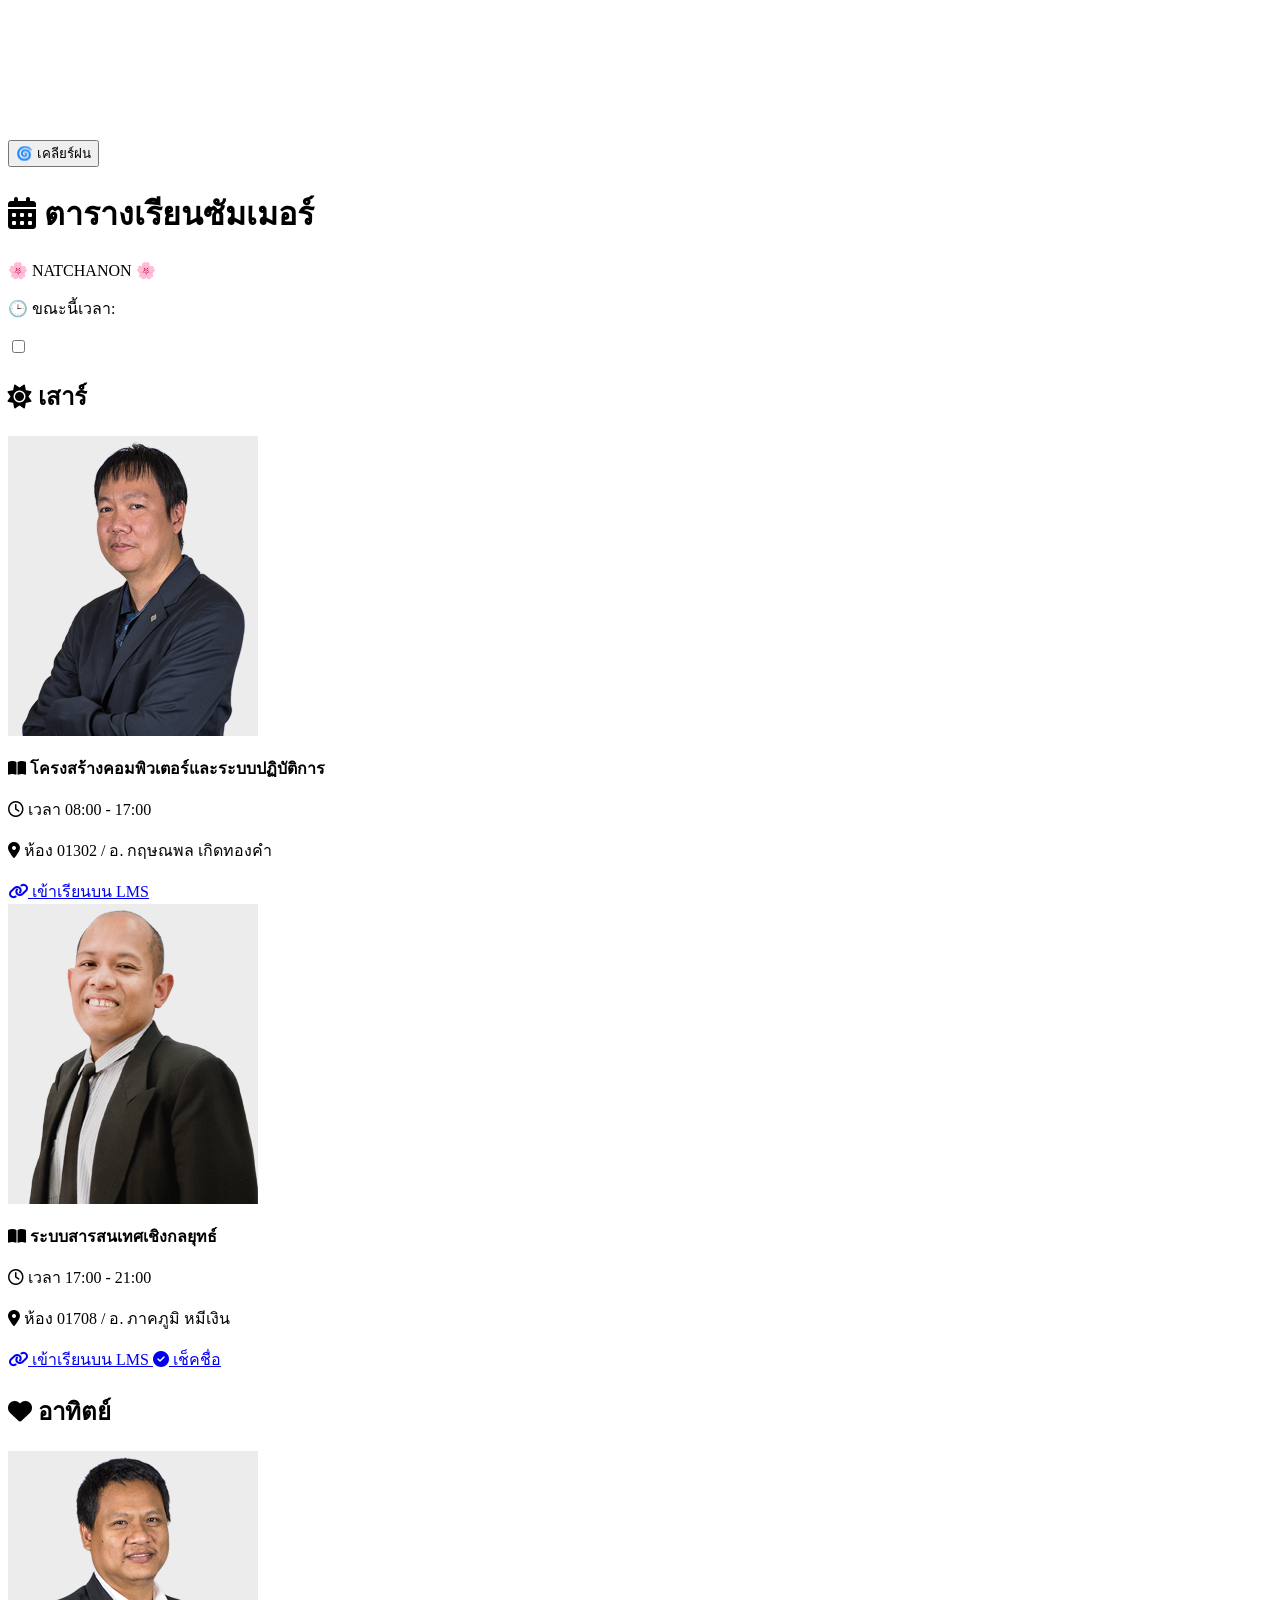
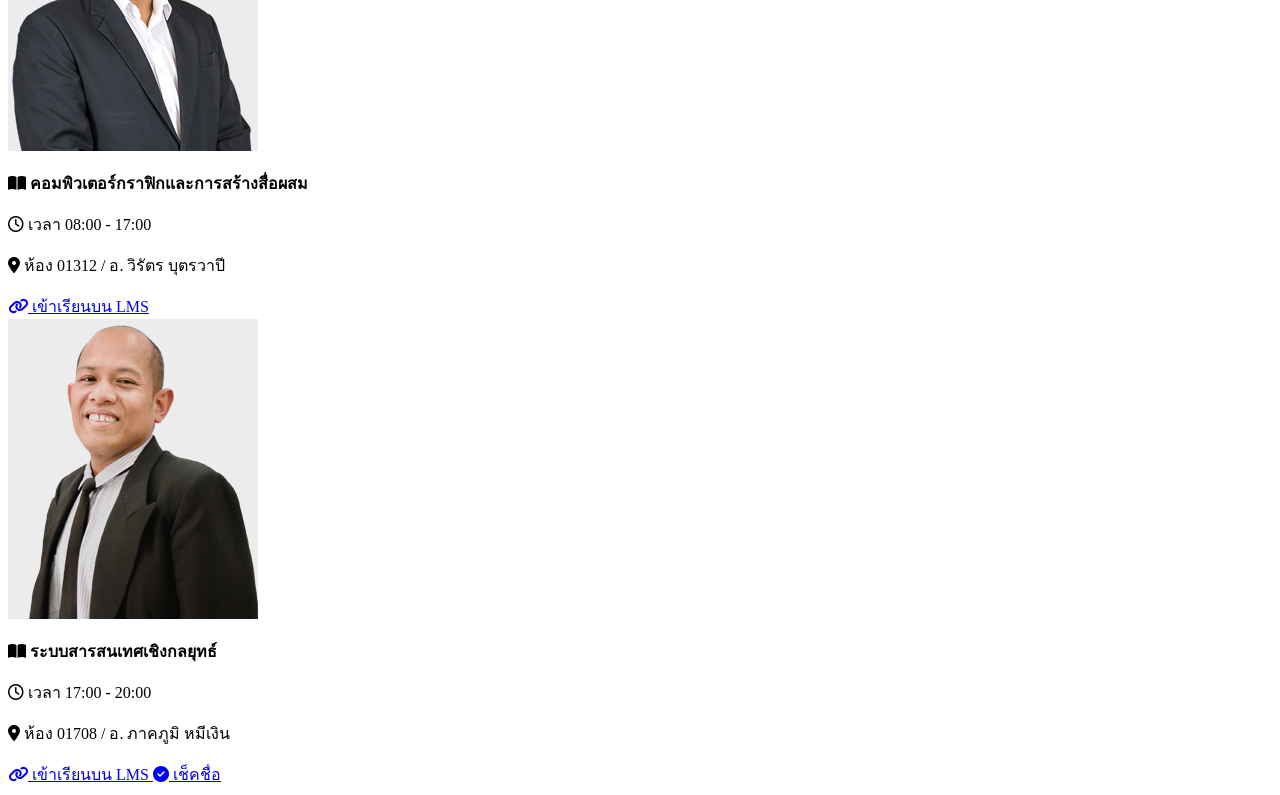
==== index.html @ a6bb8f7f "Update index.html" ====
<!DOCTYPE html>
<html lang="th">

<head>
  <meta charset="UTF-8" />
  <meta name="viewport" content="width=device-width, initial-scale=1" />
  <meta name="theme-color" content="#ff85b3" />
  <title>ตารางเรียนซัมเมอร์</title>

  <!-- ฟอนต์และไอคอน -->
  <link href="https://fonts.googleapis.com/css2?family=Prompt&family=Itim&display=swap" rel="stylesheet" />
  <link rel="stylesheet" href="https://cdnjs.cloudflare.com/ajax/libs/font-awesome/6.5.0/css/all.min.css" />

  <!-- เชื่อมกับไฟล์ CSS -->
  <link rel="stylesheet" href="styles.css" />
</head>

<body>

  <!-- กล่องแจ้งเตือนน้ำท่วม -->
  <div id="flood-alert" style="display: none;" class="flood-alert">
    🌊 น้ำเริ่มท่วมแล้ว! ระดับน้ำกำลังเพิ่มขึ้น โปรดระวัง!
    <button onclick="closeFloodAlert()">ปิด</button>
  </div>

  <!-- ปุ่มเคลียร์ฝน -->
  <button id="clear-rain-btn" class="clear-rain-btn">🌀 เคลียร์ฝน</button>

  <!-- พื้นที่สำหรับฝนตก -->
  <canvas id="rain-canvas"></canvas>

  <!-- พื้นที่แสดงน้ำ -->
  <div class="flood" id="flood"></div>

  <!-- ดวงอาทิตย์ -->
  <div id="sun"></div>

  <!-- กล่องตารางเรียน -->
  <div class="timetable">
    <h1><i class="fa-solid fa-calendar-days"></i> ตารางเรียนซัมเมอร์</h1>
    <p class="name">🌸 NATCHANON 🌸</p>
    <p class="current-time">🕒 ขณะนี้เวลา: <span id="current-time"></span></p>

    <!-- สวิตช์เปลี่ยนโหมด -->
    <label class="switch">
      <input type="checkbox" id="toggle-theme-switch">
      <span class="slider"></span>
    </label>

    <div class="day-columns">
      <!-- วันเสาร์ -->
      <div class="day">
        <h2><i class="fa-solid fa-sun"></i> เสาร์</h2>

        <div class="subject">
          <img src="Kritsanapon.jpg" class="teacher-img" alt="อ.กฤษณพล">
          <div class="subject-info">
            <p><i class="fa-solid fa-book-open"></i> <strong>โครงสร้างคอมพิวเตอร์และระบบปฏิบัติการ</strong></p>
            <p><i class="fa-regular fa-clock"></i> เวลา 08:00 - 17:00</p>
            <p><i class="fa-solid fa-location-dot"></i> ห้อง 01302 / อ. กฤษณพล เกิดทองคำ</p>
            <div class="lms-link">
              <a href="https://lms.rmuti.ac.th/course/view.php?id=3461" target="_blank">
                <i class="fa-solid fa-link"></i> เข้าเรียนบน LMS
              </a>
            </div>
          </div>
        </div>

        <div class="subject">
          <img src="Pakpoom.jpg" class="teacher-img" alt="อ.ภาคภูมิ">
          <div class="subject-info">
            <p><i class="fa-solid fa-book-open"></i> <strong>ระบบสารสนเทศเชิงกลยุทธ์</strong></p>
            <p><i class="fa-regular fa-clock"></i> เวลา 17:00 - 21:00</p>
            <p><i class="fa-solid fa-location-dot"></i> ห้อง 01708 / อ. ภาคภูมิ หมีเงิน</p>
            <div class="lms-link">
              <a href="https://lms.rmuti.ac.th/course/view.php?id=4135" target="_blank">
                <i class="fa-solid fa-link"></i> เข้าเรียนบน LMS
              </a>
              <a href="https://docs.google.com/forms/d/e/1FAIpQLSeDq0gaktp6bBscqLlPhHDJtgIb0i7crSns4Zt69vPdgFcStQ/formResponse?usp=pp_url&entry.571757533=67152340020-1&01&entry.482483840=Mr.%20NATCHANON%20KUNSAN"
                target="_blank">
                <i class="fa-solid fa-check-circle"></i> เช็คชื่อ
              </a>
            </div>
          </div>
        </div>
      </div>

      <!-- วันอาทิตย์ -->
      <div class="day">
        <h2><i class="fa-solid fa-heart"></i> อาทิตย์</h2>

        <div class="subject">
          <img src="Wirat.jpg" class="teacher-img" alt="อ.วิรัตร">
          <div class="subject-info">
            <p><i class="fa-solid fa-book-open"></i> <strong>คอมพิวเตอร์กราฟิกและการสร้างสื่อผสม</strong></p>
            <p><i class="fa-regular fa-clock"></i> เวลา 08:00 - 17:00</p>
            <p><i class="fa-solid fa-location-dot"></i> ห้อง 01312 / อ. วิรัตร บุตรวาปี</p>
            <div class="lms-link">
              <a href="https://lms.rmuti.ac.th/course/view.php?id=4062" target="_blank">
                <i class="fa-solid fa-link"></i> เข้าเรียนบน LMS
              </a>
            </div>
          </div>
        </div>

        <div class="subject">
          <img src="Pakpoom.jpg" class="teacher-img" alt="อ.ภาคภูมิ">
          <div class="subject-info">
            <p><i class="fa-solid fa-book-open"></i> <strong>ระบบสารสนเทศเชิงกลยุทธ์</strong></p>
            <p><i class="fa-regular fa-clock"></i> เวลา 17:00 - 20:00</p>
            <p><i class="fa-solid fa-location-dot"></i> ห้อง 01708 / อ. ภาคภูมิ หมีเงิน</p>
            <div class="lms-link">
              <a href="https://lms.rmuti.ac.th/course/view.php?id=4135" target="_blank">
                <i class="fa-solid fa-link"></i> เข้าเรียนบน LMS
              </a>
              <a href="https://docs.google.com/forms/d/e/1FAIpQLSeDq0gaktp6bBscqLlPhHDJtgIb0i7crSns4Zt69vPdgFcStQ/formResponse?usp=pp_url&entry.571757533=67152340020-1&01&entry.482483840=Mr.%20NATCHANON%20KUNSAN"
                target="_blank">
                <i class="fa-solid fa-check-circle"></i> เช็คชื่อ
              </a>
            </div>
          </div>
        </div>
      </div>

    </div> <!-- ปิด day-columns -->
  </div> <!-- ปิด timetable -->

  <!-- เชื่อมกับ script.js -->
  <script src="script.js"></script>
</body>

</html>
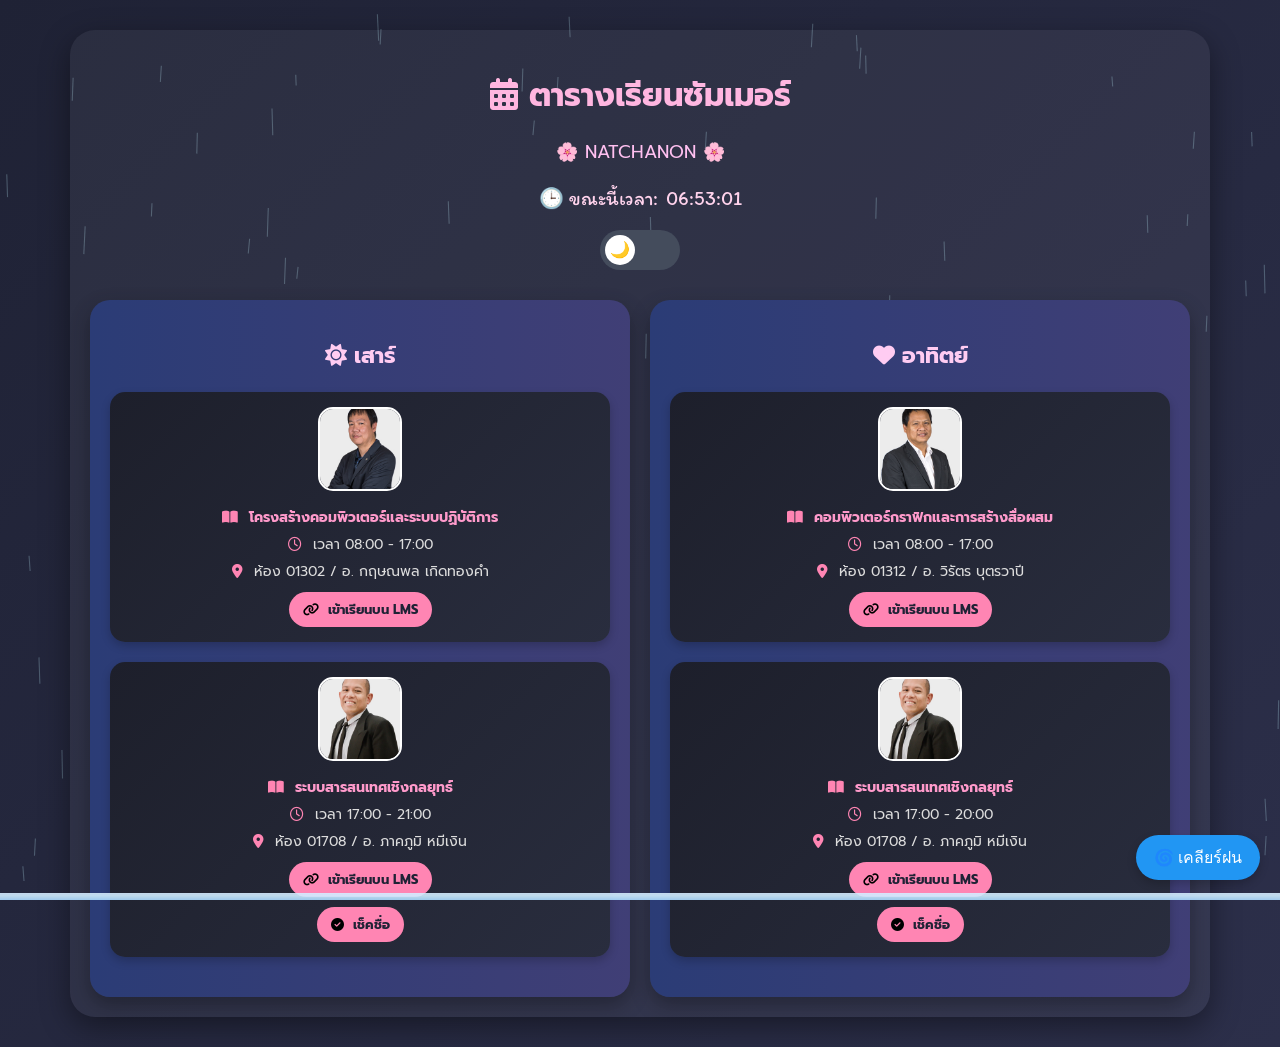
==== commit e7d016ae: "Update index.html" ====
--- a/index.html
+++ b/index.html
@@ -125,8 +125,12 @@
     </div> <!-- ปิด day-columns -->
   </div> <!-- ปิด timetable -->
 
-  <!-- เชื่อมกับ script.js -->
-  <script src="script.js"></script>
+ <!-- ลิงก์ไปยัง CSS -->
+<link rel="stylesheet" href="styles.css">
+
+<!-- ลิงก์ไปยัง JavaScript -->
+<script src="script.js" defer></script>
+
 </body>
 
 </html>
--- a/styles.css
+++ b/styles.css
@@ -0,0 +1,384 @@
+/* ===========================
+   พื้นฐานของ Body
+=========================== */
+body {
+    margin: 0;
+    padding: 0;
+    font-family: 'Prompt', 'Itim', sans-serif;
+    background: linear-gradient(135deg, #1f2235, #2c2f4a);
+    color: #fff;
+    box-sizing: border-box;
+  }
+  
+  /* ===========================
+     กล่องตารางเรียนหลัก
+  =========================== */
+  .timetable {
+    max-width: 1100px;
+    margin: 30px auto;
+    padding: 20px;
+    border-radius: 25px;
+    background-color: rgba(255, 255, 255, 0.05);
+    box-shadow: 0 10px 30px rgba(0, 0, 0, 0.4);
+  }
+  
+  .timetable h1 {
+    text-align: center;
+    font-size: 32px;
+    color: #ffb6e0;
+    margin-bottom: 10px;
+  }
+  
+  .name {
+    text-align: center;
+    font-size: 18px;
+    margin-bottom: 20px;
+    color: #ffc0f0;
+  }
+  
+  /* ===========================
+     ปุ่ม Toggle ธีม (ไม่ใช้แล้ว)
+  =========================== */
+  #toggle-theme {
+    display: block;
+    margin: 0 auto 30px;
+    background: #444c5c;
+    color: #fff;
+    border: none;
+    padding: 10px 25px;
+    border-radius: 20px;
+    cursor: pointer;
+    font-family: 'Itim';
+    max-width: 280px;
+    width: 100%;
+    font-size: 16px;
+  }
+  
+  /* ===========================
+     Layout รายวัน
+  =========================== */
+  .day-columns {
+    display: flex;
+    gap: 20px;
+    flex-wrap: wrap;
+    justify-content: center;
+  }
+  
+  .day {
+    flex: 1;
+    min-width: 280px;
+    padding: 20px;
+    border-radius: 20px;
+    background: linear-gradient(270deg, #634376, #2b3c76, #634376, #2b3c76);
+    background-size: 800% 800%;
+    animation: animateDayBg 20s ease infinite;
+    box-shadow: 0 8px 20px rgba(0, 0, 0, 0.3);
+  }
+  
+  .day h2 {
+    text-align: center;
+    font-size: 22px;
+    margin-bottom: 20px;
+    color: #ffccf2;
+  }
+  
+  @keyframes animateDayBg {
+    0% { background-position: 0% 50%; }
+    50% { background-position: 100% 50%; }
+    100% { background-position: 0% 50%; }
+  }
+  
+  /* ===========================
+     กล่องวิชา
+  =========================== */
+  .subject {
+    background: linear-gradient(135deg, #1d1f2b, #292d3e);
+    border-radius: 15px;
+    margin-bottom: 20px;
+    padding: 15px;
+    box-shadow: 0 4px 10px rgba(0, 0, 0, 0.2);
+    display: flex;
+    flex-direction: column;
+    align-items: center;
+    text-align: center;
+  }
+  
+  .subject:hover {
+    transform: translateY(-4px);
+    transition: transform 0.3s ease;
+  }
+  
+  .subject p {
+    margin: 6px 0;
+    font-size: 14px;
+    color: #ddd;
+  }
+  
+  .subject strong {
+    color: #ff9acb;
+  }
+  
+  .subject i {
+    margin-right: 6px;
+    color: #ff85b3;
+  }
+  
+  .subject-info {
+    margin-top: 10px;
+  }
+  
+  .teacher-img {
+    width: 80px;
+    height: 80px;
+    border-radius: 15px;
+    object-fit: cover;
+    border: 2px solid #fff;
+  }
+  
+  /* ===========================
+     ลิงก์ LMS / เช็คชื่อ
+  =========================== */
+  .lms-link {
+    margin-top: 10px;
+    display: flex;
+    flex-direction: column;
+    align-items: center;
+    gap: 10px;
+  }
+  
+  .lms-link a {
+    display: inline-block;
+    background: #ff85b3;
+    color: #1f2235;
+    padding: 8px 14px;
+    border-radius: 20px;
+    text-decoration: none;
+    font-size: 13px;
+    font-weight: bold;
+    transition: background 0.3s;
+  }
+  
+  .lms-link a i {
+    margin-right: 5px;
+    color: #000 !important;
+  }
+  
+  .lms-link a:hover {
+    background: #ff5d9e;
+  }
+  
+  /* ===========================
+     Light Mode - ทั้งหน้า
+  =========================== */
+  body.light {
+    background: linear-gradient(270deg, #c6d7e2, #ede7f6, #ffe4ec, #e0f7fa, #f3e5f5);
+    background-size: 1000% 1000%;
+    animation: gradientFlow 30s ease infinite;
+    color: #333;
+  }
+  
+  @keyframes gradientFlow {
+    0% { background-position: 0% 50%; }
+    50% { background-position: 100% 50%; }
+    100% { background-position: 0% 50%; }
+  }
+  
+  /* Light Mode - กล่องต่าง ๆ */
+  body.light .timetable { background-color: rgba(255, 255, 255, 0.85); }
+  body.light h1 { color: #6a1b9a; }
+  body.light .name { color: #7b1fa2; }
+  body.light #toggle-theme { background: #b39ddb; color: white; }
+  body.light .day { background: linear-gradient(135deg, #abdcff, #c39bff); }
+  body.light .day h2 { color: #4a148c; }
+  body.light .subject { background: #ffffff; color: #333; }
+  body.light .subject p { color: #555; }
+  body.light .subject strong { color: #8e24aa; }
+  body.light .subject i { color: #ab47bc; }
+  body.light .lms-link a { background: #ba68c8; color: white; }
+  body.light .current-time { color: #6a1b9a; }
+  
+  /* ===========================
+     Switch Toggle 🌙 / ☀️
+  =========================== */
+  .switch {
+    display: block;
+    margin: 0 auto 30px;
+    position: relative;
+    width: 80px;
+    height: 40px;
+  }
+  .switch input {
+    opacity: 0;
+    width: 0;
+    height: 0;
+  }
+  .slider {
+    position: absolute;
+    cursor: pointer;
+    background-color: #444c5c;
+    border-radius: 34px;
+    top: 0;
+    left: 0;
+    right: 0;
+    bottom: 0;
+    transition: background-color 0.4s;
+  }
+  .slider::before {
+    position: absolute;
+    content: "🌙";
+    height: 30px;
+    width: 30px;
+    left: 5px;
+    bottom: 5px;
+    background-color: white;
+    border-radius: 50%;
+    transition: transform 0.4s;
+    display: flex;
+    align-items: center;
+    justify-content: center;
+    font-size: 16px;
+  }
+  input:checked + .slider {
+    background-color: #ffd1dc;
+  }
+  input:checked + .slider::before {
+    content: "☀️";
+    transform: translateX(40px);
+  }
+  
+  /* ===========================
+     ดอกซากุระ 🌸
+  =========================== */
+  .sakura {
+    position: fixed;
+    top: -50px;
+    font-size: 24px;
+    z-index: 9999;
+    pointer-events: none;
+    animation: fall 8s linear forwards;
+    opacity: 0.9;
+  }
+  @keyframes fall {
+    to {
+      transform: translateY(100vh) rotate(360deg);
+      opacity: 0.3;
+    }
+  }
+  
+  /* ===========================
+     ฝนตก + น้ำท่วม + เคลียร์ฝน
+  =========================== */
+  #rain-canvas {
+    position: fixed;
+    top: 0;
+    left: 0;
+    z-index: -1;
+    pointer-events: none;
+  }
+  
+  .flood {
+    position: fixed;
+    bottom: 0;
+    left: 0;
+    width: 100%;
+    height: 0px;
+    background: linear-gradient(to top, #9ed5ff 0%, #cceeff 100%);
+    opacity: 0.9;
+    z-index: 1;
+    transition: height 1s ease-out;
+    border-top: 2px solid rgba(255, 255, 255, 0.5);
+    box-shadow: inset 0 8px 12px rgba(255,255,255,0.2);
+    pointer-events: none;
+  }
+  
+  @keyframes drainWater {
+    0%   { height: var(--initial-height); opacity: 1; }
+    100% { height: 0; opacity: 0; }
+  }
+  
+  /* ปุ่มเคลียร์ฝน */
+  .clear-rain-btn {
+    position: fixed;
+    bottom: 20px;
+    right: 20px;
+    background: #2196f3;
+    color: white;
+    border: none;
+    border-radius: 25px;
+    padding: 10px 18px;
+    font-size: 16px;
+    cursor: pointer;
+    z-index: 9999;
+    box-shadow: 0 4px 10px rgba(0,0,0,0.2);
+    transition: background 0.3s;
+  }
+  .clear-rain-btn:hover {
+    background: #1976d2;
+  }
+  
+  /* ===========================
+     กล่องแจ้งเตือนน้ำท่วม
+  =========================== */
+  .flood-alert {
+    position: fixed;
+    top: 20px;
+    left: 50%;
+    transform: translateX(-50%);
+    background: #ffebee;
+    color: #b71c1c;
+    border: 2px solid #f44336;
+    padding: 15px 20px;
+    border-radius: 10px;
+    font-family: 'Itim', cursive;
+    box-shadow: 0 4px 10px rgba(0, 0, 0, 0.2);
+    z-index: 9999;
+    animation: popFade 0.5s ease;
+  }
+  .flood-alert button {
+    margin-left: 15px;
+    background: #ef5350;
+    color: white;
+    border: none;
+    border-radius: 5px;
+    padding: 5px 10px;
+    cursor: pointer;
+    font-family: inherit;
+  }
+  @keyframes popFade {
+    from { transform: translateX(-50%) scale(0.8); opacity: 0; }
+    to { transform: translateX(-50%) scale(1); opacity: 1; }
+  }
+
+  .current-time {
+    display: flex;
+    align-items: center;
+    justify-content: center;
+    font-size: 20px;
+    font-family: 'Itim', cursive;
+    color: #ffd3ec;
+    margin: 10px 0 20px;
+    gap: 8px;
+  }
+  
+  .current-time i {
+    font-size: 20px;
+    color: #f8bbd0;
+  }
+  
+  .current-time .label {
+    font-weight: bold;
+    color: #f8bbd0;
+  }
+  
+  body.light .current-time {
+    color: #6a1b9a;
+  }
+  
+  body.light .current-time .label {
+    color: #7b1fa2;
+  }
+  
+  body.light .current-time i {
+    color: #9c27b0;
+  }
+  
--- a/styles.css
+++ b/styles.css
@@ -0,0 +1,384 @@
+/* ===========================
+   พื้นฐานของ Body
+=========================== */
+body {
+    margin: 0;
+    padding: 0;
+    font-family: 'Prompt', 'Itim', sans-serif;
+    background: linear-gradient(135deg, #1f2235, #2c2f4a);
+    color: #fff;
+    box-sizing: border-box;
+  }
+  
+  /* ===========================
+     กล่องตารางเรียนหลัก
+  =========================== */
+  .timetable {
+    max-width: 1100px;
+    margin: 30px auto;
+    padding: 20px;
+    border-radius: 25px;
+    background-color: rgba(255, 255, 255, 0.05);
+    box-shadow: 0 10px 30px rgba(0, 0, 0, 0.4);
+  }
+  
+  .timetable h1 {
+    text-align: center;
+    font-size: 32px;
+    color: #ffb6e0;
+    margin-bottom: 10px;
+  }
+  
+  .name {
+    text-align: center;
+    font-size: 18px;
+    margin-bottom: 20px;
+    color: #ffc0f0;
+  }
+  
+  /* ===========================
+     ปุ่ม Toggle ธีม (ไม่ใช้แล้ว)
+  =========================== */
+  #toggle-theme {
+    display: block;
+    margin: 0 auto 30px;
+    background: #444c5c;
+    color: #fff;
+    border: none;
+    padding: 10px 25px;
+    border-radius: 20px;
+    cursor: pointer;
+    font-family: 'Itim';
+    max-width: 280px;
+    width: 100%;
+    font-size: 16px;
+  }
+  
+  /* ===========================
+     Layout รายวัน
+  =========================== */
+  .day-columns {
+    display: flex;
+    gap: 20px;
+    flex-wrap: wrap;
+    justify-content: center;
+  }
+  
+  .day {
+    flex: 1;
+    min-width: 280px;
+    padding: 20px;
+    border-radius: 20px;
+    background: linear-gradient(270deg, #634376, #2b3c76, #634376, #2b3c76);
+    background-size: 800% 800%;
+    animation: animateDayBg 20s ease infinite;
+    box-shadow: 0 8px 20px rgba(0, 0, 0, 0.3);
+  }
+  
+  .day h2 {
+    text-align: center;
+    font-size: 22px;
+    margin-bottom: 20px;
+    color: #ffccf2;
+  }
+  
+  @keyframes animateDayBg {
+    0% { background-position: 0% 50%; }
+    50% { background-position: 100% 50%; }
+    100% { background-position: 0% 50%; }
+  }
+  
+  /* ===========================
+     กล่องวิชา
+  =========================== */
+  .subject {
+    background: linear-gradient(135deg, #1d1f2b, #292d3e);
+    border-radius: 15px;
+    margin-bottom: 20px;
+    padding: 15px;
+    box-shadow: 0 4px 10px rgba(0, 0, 0, 0.2);
+    display: flex;
+    flex-direction: column;
+    align-items: center;
+    text-align: center;
+  }
+  
+  .subject:hover {
+    transform: translateY(-4px);
+    transition: transform 0.3s ease;
+  }
+  
+  .subject p {
+    margin: 6px 0;
+    font-size: 14px;
+    color: #ddd;
+  }
+  
+  .subject strong {
+    color: #ff9acb;
+  }
+  
+  .subject i {
+    margin-right: 6px;
+    color: #ff85b3;
+  }
+  
+  .subject-info {
+    margin-top: 10px;
+  }
+  
+  .teacher-img {
+    width: 80px;
+    height: 80px;
+    border-radius: 15px;
+    object-fit: cover;
+    border: 2px solid #fff;
+  }
+  
+  /* ===========================
+     ลิงก์ LMS / เช็คชื่อ
+  =========================== */
+  .lms-link {
+    margin-top: 10px;
+    display: flex;
+    flex-direction: column;
+    align-items: center;
+    gap: 10px;
+  }
+  
+  .lms-link a {
+    display: inline-block;
+    background: #ff85b3;
+    color: #1f2235;
+    padding: 8px 14px;
+    border-radius: 20px;
+    text-decoration: none;
+    font-size: 13px;
+    font-weight: bold;
+    transition: background 0.3s;
+  }
+  
+  .lms-link a i {
+    margin-right: 5px;
+    color: #000 !important;
+  }
+  
+  .lms-link a:hover {
+    background: #ff5d9e;
+  }
+  
+  /* ===========================
+     Light Mode - ทั้งหน้า
+  =========================== */
+  body.light {
+    background: linear-gradient(270deg, #c6d7e2, #ede7f6, #ffe4ec, #e0f7fa, #f3e5f5);
+    background-size: 1000% 1000%;
+    animation: gradientFlow 30s ease infinite;
+    color: #333;
+  }
+  
+  @keyframes gradientFlow {
+    0% { background-position: 0% 50%; }
+    50% { background-position: 100% 50%; }
+    100% { background-position: 0% 50%; }
+  }
+  
+  /* Light Mode - กล่องต่าง ๆ */
+  body.light .timetable { background-color: rgba(255, 255, 255, 0.85); }
+  body.light h1 { color: #6a1b9a; }
+  body.light .name { color: #7b1fa2; }
+  body.light #toggle-theme { background: #b39ddb; color: white; }
+  body.light .day { background: linear-gradient(135deg, #abdcff, #c39bff); }
+  body.light .day h2 { color: #4a148c; }
+  body.light .subject { background: #ffffff; color: #333; }
+  body.light .subject p { color: #555; }
+  body.light .subject strong { color: #8e24aa; }
+  body.light .subject i { color: #ab47bc; }
+  body.light .lms-link a { background: #ba68c8; color: white; }
+  body.light .current-time { color: #6a1b9a; }
+  
+  /* ===========================
+     Switch Toggle 🌙 / ☀️
+  =========================== */
+  .switch {
+    display: block;
+    margin: 0 auto 30px;
+    position: relative;
+    width: 80px;
+    height: 40px;
+  }
+  .switch input {
+    opacity: 0;
+    width: 0;
+    height: 0;
+  }
+  .slider {
+    position: absolute;
+    cursor: pointer;
+    background-color: #444c5c;
+    border-radius: 34px;
+    top: 0;
+    left: 0;
+    right: 0;
+    bottom: 0;
+    transition: background-color 0.4s;
+  }
+  .slider::before {
+    position: absolute;
+    content: "🌙";
+    height: 30px;
+    width: 30px;
+    left: 5px;
+    bottom: 5px;
+    background-color: white;
+    border-radius: 50%;
+    transition: transform 0.4s;
+    display: flex;
+    align-items: center;
+    justify-content: center;
+    font-size: 16px;
+  }
+  input:checked + .slider {
+    background-color: #ffd1dc;
+  }
+  input:checked + .slider::before {
+    content: "☀️";
+    transform: translateX(40px);
+  }
+  
+  /* ===========================
+     ดอกซากุระ 🌸
+  =========================== */
+  .sakura {
+    position: fixed;
+    top: -50px;
+    font-size: 24px;
+    z-index: 9999;
+    pointer-events: none;
+    animation: fall 8s linear forwards;
+    opacity: 0.9;
+  }
+  @keyframes fall {
+    to {
+      transform: translateY(100vh) rotate(360deg);
+      opacity: 0.3;
+    }
+  }
+  
+  /* ===========================
+     ฝนตก + น้ำท่วม + เคลียร์ฝน
+  =========================== */
+  #rain-canvas {
+    position: fixed;
+    top: 0;
+    left: 0;
+    z-index: -1;
+    pointer-events: none;
+  }
+  
+  .flood {
+    position: fixed;
+    bottom: 0;
+    left: 0;
+    width: 100%;
+    height: 0px;
+    background: linear-gradient(to top, #9ed5ff 0%, #cceeff 100%);
+    opacity: 0.9;
+    z-index: 1;
+    transition: height 1s ease-out;
+    border-top: 2px solid rgba(255, 255, 255, 0.5);
+    box-shadow: inset 0 8px 12px rgba(255,255,255,0.2);
+    pointer-events: none;
+  }
+  
+  @keyframes drainWater {
+    0%   { height: var(--initial-height); opacity: 1; }
+    100% { height: 0; opacity: 0; }
+  }
+  
+  /* ปุ่มเคลียร์ฝน */
+  .clear-rain-btn {
+    position: fixed;
+    bottom: 20px;
+    right: 20px;
+    background: #2196f3;
+    color: white;
+    border: none;
+    border-radius: 25px;
+    padding: 10px 18px;
+    font-size: 16px;
+    cursor: pointer;
+    z-index: 9999;
+    box-shadow: 0 4px 10px rgba(0,0,0,0.2);
+    transition: background 0.3s;
+  }
+  .clear-rain-btn:hover {
+    background: #1976d2;
+  }
+  
+  /* ===========================
+     กล่องแจ้งเตือนน้ำท่วม
+  =========================== */
+  .flood-alert {
+    position: fixed;
+    top: 20px;
+    left: 50%;
+    transform: translateX(-50%);
+    background: #ffebee;
+    color: #b71c1c;
+    border: 2px solid #f44336;
+    padding: 15px 20px;
+    border-radius: 10px;
+    font-family: 'Itim', cursive;
+    box-shadow: 0 4px 10px rgba(0, 0, 0, 0.2);
+    z-index: 9999;
+    animation: popFade 0.5s ease;
+  }
+  .flood-alert button {
+    margin-left: 15px;
+    background: #ef5350;
+    color: white;
+    border: none;
+    border-radius: 5px;
+    padding: 5px 10px;
+    cursor: pointer;
+    font-family: inherit;
+  }
+  @keyframes popFade {
+    from { transform: translateX(-50%) scale(0.8); opacity: 0; }
+    to { transform: translateX(-50%) scale(1); opacity: 1; }
+  }
+
+  .current-time {
+    display: flex;
+    align-items: center;
+    justify-content: center;
+    font-size: 20px;
+    font-family: 'Itim', cursive;
+    color: #ffd3ec;
+    margin: 10px 0 20px;
+    gap: 8px;
+  }
+  
+  .current-time i {
+    font-size: 20px;
+    color: #f8bbd0;
+  }
+  
+  .current-time .label {
+    font-weight: bold;
+    color: #f8bbd0;
+  }
+  
+  body.light .current-time {
+    color: #6a1b9a;
+  }
+  
+  body.light .current-time .label {
+    color: #7b1fa2;
+  }
+  
+  body.light .current-time i {
+    color: #9c27b0;
+  }
+  
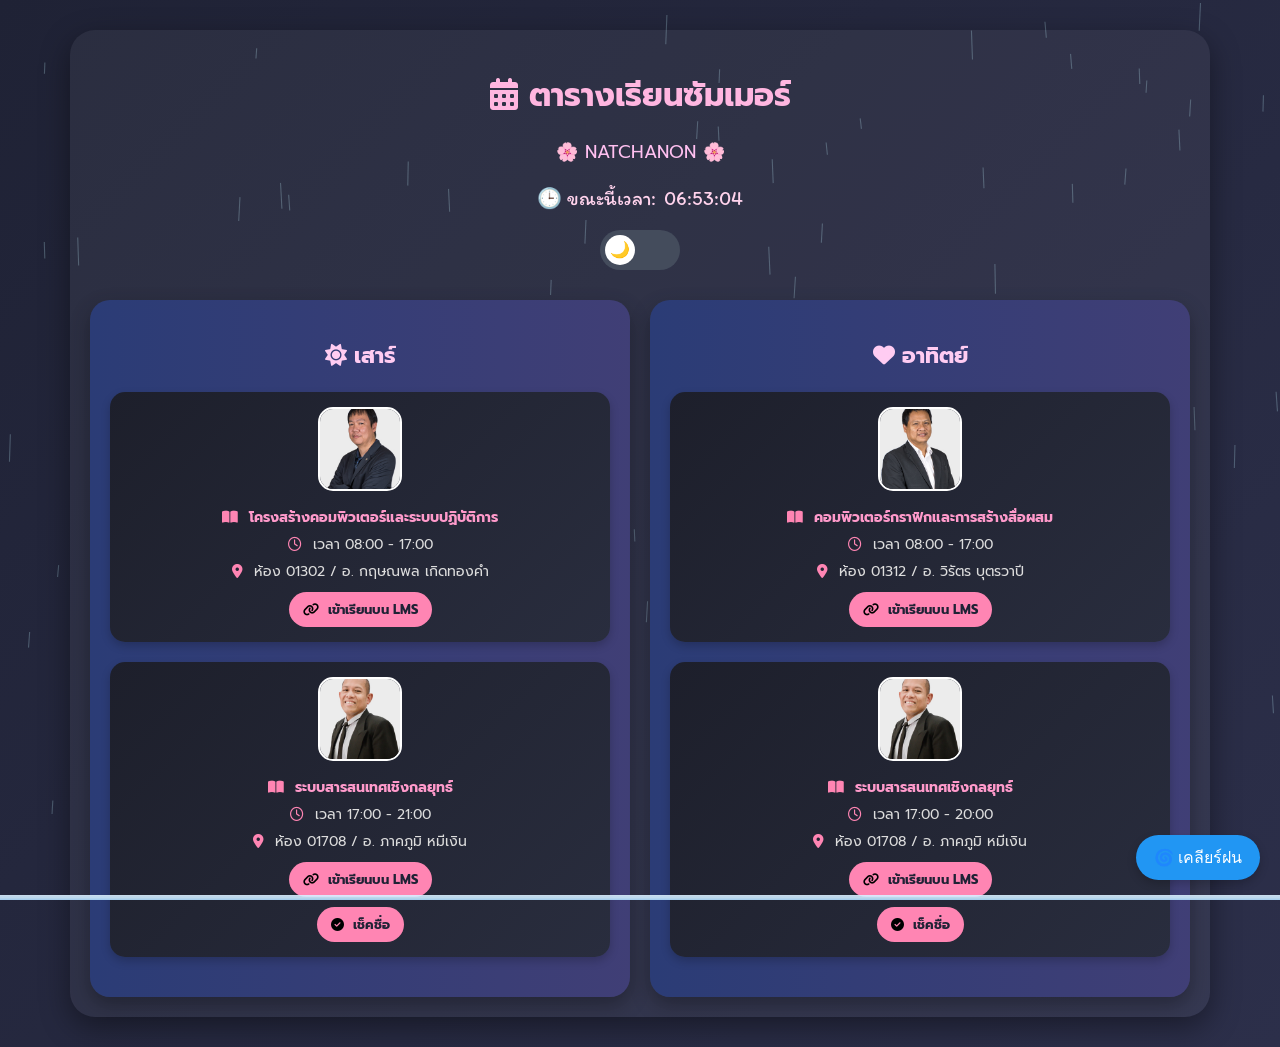
==== commit cd429c32: "Add files via upload" ====
--- a/index.html
+++ b/index.html
@@ -13,6 +13,12 @@
 
   <!-- เชื่อมกับไฟล์ CSS -->
   <link rel="stylesheet" href="styles.css" />
+
+  <!-- เชื่อมกับไฟล์ JavaScript -->
+  <script src="script.js" defer></script>
+
+  <!-- PWA: Manifest และ Service Worker -->
+  <link rel="manifest" href="manifest.json" />
 </head>
 
 <body>
@@ -43,7 +49,7 @@
 
     <!-- สวิตช์เปลี่ยนโหมด -->
     <label class="switch">
-      <input type="checkbox" id="toggle-theme-switch">
+      <input type="checkbox" id="toggle-theme-switch" />
       <span class="slider"></span>
     </label>
 
@@ -53,7 +59,7 @@
         <h2><i class="fa-solid fa-sun"></i> เสาร์</h2>
 
         <div class="subject">
-          <img src="Kritsanapon.jpg" class="teacher-img" alt="อ.กฤษณพล">
+          <img src="Kritsanapon.jpg" class="teacher-img" alt="อ.กฤษณพล" />
           <div class="subject-info">
             <p><i class="fa-solid fa-book-open"></i> <strong>โครงสร้างคอมพิวเตอร์และระบบปฏิบัติการ</strong></p>
             <p><i class="fa-regular fa-clock"></i> เวลา 08:00 - 17:00</p>
@@ -67,7 +73,7 @@
         </div>
 
         <div class="subject">
-          <img src="Pakpoom.jpg" class="teacher-img" alt="อ.ภาคภูมิ">
+          <img src="Pakpoom.jpg" class="teacher-img" alt="อ.ภาคภูมิ" />
           <div class="subject-info">
             <p><i class="fa-solid fa-book-open"></i> <strong>ระบบสารสนเทศเชิงกลยุทธ์</strong></p>
             <p><i class="fa-regular fa-clock"></i> เวลา 17:00 - 21:00</p>
@@ -90,7 +96,7 @@
         <h2><i class="fa-solid fa-heart"></i> อาทิตย์</h2>
 
         <div class="subject">
-          <img src="Wirat.jpg" class="teacher-img" alt="อ.วิรัตร">
+          <img src="Wirat.jpg" class="teacher-img" alt="อ.วิรัตร" />
           <div class="subject-info">
             <p><i class="fa-solid fa-book-open"></i> <strong>คอมพิวเตอร์กราฟิกและการสร้างสื่อผสม</strong></p>
             <p><i class="fa-regular fa-clock"></i> เวลา 08:00 - 17:00</p>
@@ -104,7 +110,7 @@
         </div>
 
         <div class="subject">
-          <img src="Pakpoom.jpg" class="teacher-img" alt="อ.ภาคภูมิ">
+          <img src="Pakpoom.jpg" class="teacher-img" alt="อ.ภาคภูมิ" />
           <div class="subject-info">
             <p><i class="fa-solid fa-book-open"></i> <strong>ระบบสารสนเทศเชิงกลยุทธ์</strong></p>
             <p><i class="fa-regular fa-clock"></i> เวลา 17:00 - 20:00</p>
@@ -121,15 +127,17 @@
           </div>
         </div>
       </div>
-
     </div> <!-- ปิด day-columns -->
   </div> <!-- ปิด timetable -->
 
- <!-- ลิงก์ไปยัง CSS -->
-<link rel="stylesheet" href="styles.css">
-
-<!-- ลิงก์ไปยัง JavaScript -->
-<script src="script.js" defer></script>
+  <!-- PWA: ลงทะเบียน Service Worker -->
+  <script>
+    if ('serviceWorker' in navigator) {
+      navigator.serviceWorker.register('service-worker.js')
+        .then(reg => console.log("✅ Service Worker ลงทะเบียนแล้ว", reg))
+        .catch(err => console.error("❌ Service Worker ผิดพลาด", err));
+    }
+  </script>
 
 </body>
 
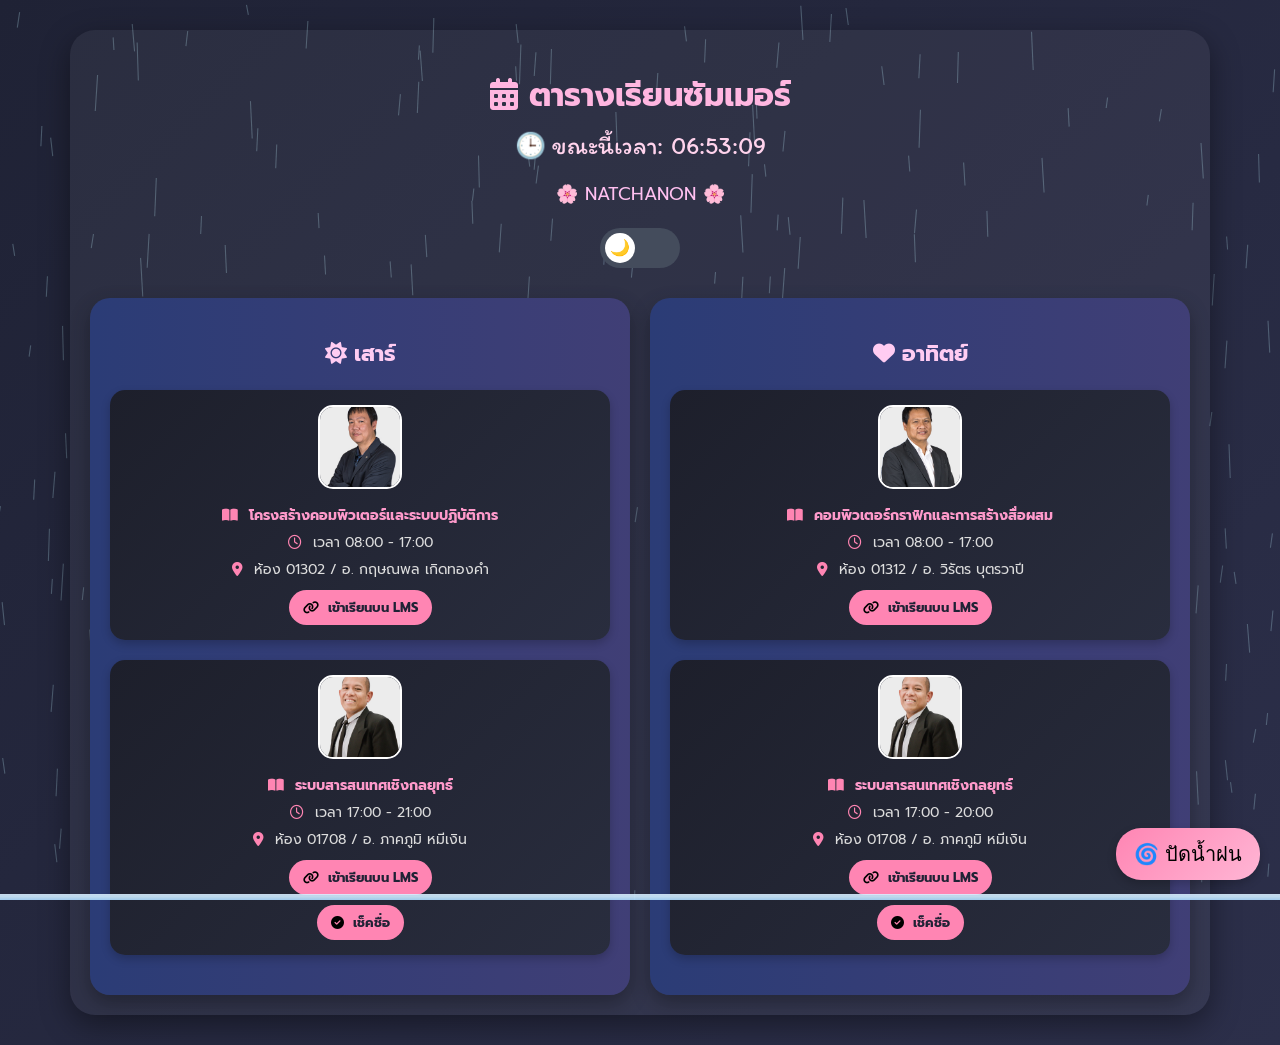
==== commit 4c08f395: "Add files via upload" ====
--- a/index.html
+++ b/index.html
@@ -1,69 +1,93 @@
-<!DOCTYPE html>
+<!DOCTYPE html> 
+<!-- กำหนดว่าเอกสารนี้ใช้ HTML5 -->
+
 <html lang="th">
+<!-- ระบุภาษาไทยสำหรับ SEO และการเข้าถึง -->
 
 <head>
+  <!-- กำหนดชุดอักขระเป็น UTF-8 เพื่อรองรับภาษาไทย -->
   <meta charset="UTF-8" />
+  
+  <!-- รองรับการแสดงผลบนอุปกรณ์มือถือ -->
   <meta name="viewport" content="width=device-width, initial-scale=1" />
+  
+  <!-- ตั้งค่าสีธีมสำหรับ address bar บนอุปกรณ์มือถือ -->
   <meta name="theme-color" content="#ff85b3" />
+  
+  <!-- ชื่อหน้าเว็บ -->
   <title>ตารางเรียนซัมเมอร์</title>
 
-  <!-- ฟอนต์และไอคอน -->
+  <!-- ฟอนต์จาก Google Fonts และไอคอนจาก Font Awesome -->
   <link href="https://fonts.googleapis.com/css2?family=Prompt&family=Itim&display=swap" rel="stylesheet" />
   <link rel="stylesheet" href="https://cdnjs.cloudflare.com/ajax/libs/font-awesome/6.5.0/css/all.min.css" />
 
-  <!-- เชื่อมกับไฟล์ CSS -->
+  <!-- เชื่อมกับไฟล์ CSS ภายนอก -->
   <link rel="stylesheet" href="styles.css" />
 
-  <!-- เชื่อมกับไฟล์ JavaScript -->
+  <!-- เชื่อมกับไฟล์ JavaScript ภายนอก และให้โหลดหลังจาก DOM โหลดเสร็จ -->
   <script src="script.js" defer></script>
 
-  <!-- PWA: Manifest และ Service Worker -->
+  <!-- Progressive Web App: เชื่อมไฟล์ manifest เพื่อให้ติดตั้งแอปได้ -->
   <link rel="manifest" href="manifest.json" />
 </head>
 
 <body>
 
-  <!-- กล่องแจ้งเตือนน้ำท่วม -->
+  <!-- กล่องแจ้งเตือนน้ำท่วม (จะแสดงเมื่อระดับน้ำสูง) -->
   <div id="flood-alert" style="display: none;" class="flood-alert">
-    🌊 น้ำเริ่มท่วมแล้ว! ระดับน้ำกำลังเพิ่มขึ้น โปรดระวัง!
+    🌊 น้ำเริ่มท่วมแล้ว! ระดับน้ำกำลังเพิ่มขึ้น โปรดกดปุ่ม "ปัดน้ำฝน⤵"
     <button onclick="closeFloodAlert()">ปิด</button>
   </div>
 
-  <!-- ปุ่มเคลียร์ฝน -->
-  <button id="clear-rain-btn" class="clear-rain-btn">🌀 เคลียร์ฝน</button>
+  <!-- ปุ่มสำหรับล้างน้ำท่วมและซากุระ -->
+  <button id="clear-rain-btn" class="clear-rain-btn">🌀 ปัดน้ำฝน</button>
 
-  <!-- พื้นที่สำหรับฝนตก -->
+  <!-- พื้นที่สำหรับวาดเอฟเฟกต์ฝนด้วย canvas -->
   <canvas id="rain-canvas"></canvas>
 
-  <!-- พื้นที่แสดงน้ำ -->
+  <!-- กล่องเอฟเฟกต์ฟ้าผ่า -->
+  <div id="lightning" class="lightning"></div>
+
+  <!-- กล่องน้ำท่วมด้านล่าง -->
   <div class="flood" id="flood"></div>
 
-  <!-- ดวงอาทิตย์ -->
+  <!-- ดวงอาทิตย์ที่เคลื่อนที่ใน Light Mode -->
   <div id="sun"></div>
 
-  <!-- กล่องตารางเรียน -->
+  <!-- กล่องรวมเนื้อหาตารางเรียน -->
   <div class="timetable">
+
+    <!-- หัวเรื่อง -->
     <h1><i class="fa-solid fa-calendar-days"></i> ตารางเรียนซัมเมอร์</h1>
-    <p class="name">🌸 NATCHANON 🌸</p>
+
+    <!-- นาฬิกาเวลาปัจจุบัน -->
     <p class="current-time">🕒 ขณะนี้เวลา: <span id="current-time"></span></p>
 
-    <!-- สวิตช์เปลี่ยนโหมด -->
+    <!-- ชื่อเจ้าของตาราง -->
+    <p class="name">🌸 NATCHANON 🌸</p>
+
+    <!-- สวิตช์เปิด/ปิดโหมด Light/Dark -->
     <label class="switch">
       <input type="checkbox" id="toggle-theme-switch" />
       <span class="slider"></span>
     </label>
 
+    <!-- กล่องรวมของทั้งวันเสาร์และอาทิตย์ -->
     <div class="day-columns">
-      <!-- วันเสาร์ -->
+
+      <!-- คอลัมน์: วันเสาร์ -->
       <div class="day">
         <h2><i class="fa-solid fa-sun"></i> เสาร์</h2>
 
+        <!-- วิชาที่ 1 วันเสาร์ -->
         <div class="subject">
           <img src="Kritsanapon.jpg" class="teacher-img" alt="อ.กฤษณพล" />
           <div class="subject-info">
             <p><i class="fa-solid fa-book-open"></i> <strong>โครงสร้างคอมพิวเตอร์และระบบปฏิบัติการ</strong></p>
             <p><i class="fa-regular fa-clock"></i> เวลา 08:00 - 17:00</p>
             <p><i class="fa-solid fa-location-dot"></i> ห้อง 01302 / อ. กฤษณพล เกิดทองคำ</p>
+
+            <!-- ลิงก์เข้าเรียน LMS -->
             <div class="lms-link">
               <a href="https://lms.rmuti.ac.th/course/view.php?id=3461" target="_blank">
                 <i class="fa-solid fa-link"></i> เข้าเรียนบน LMS
@@ -72,12 +96,15 @@
           </div>
         </div>
 
+        <!-- วิชาที่ 2 วันเสาร์ -->
         <div class="subject">
           <img src="Pakpoom.jpg" class="teacher-img" alt="อ.ภาคภูมิ" />
           <div class="subject-info">
             <p><i class="fa-solid fa-book-open"></i> <strong>ระบบสารสนเทศเชิงกลยุทธ์</strong></p>
             <p><i class="fa-regular fa-clock"></i> เวลา 17:00 - 21:00</p>
             <p><i class="fa-solid fa-location-dot"></i> ห้อง 01708 / อ. ภาคภูมิ หมีเงิน</p>
+
+            <!-- ลิงก์เข้าเรียน + เช็คชื่อ -->
             <div class="lms-link">
               <a href="https://lms.rmuti.ac.th/course/view.php?id=4135" target="_blank">
                 <i class="fa-solid fa-link"></i> เข้าเรียนบน LMS
@@ -91,16 +118,19 @@
         </div>
       </div>
 
-      <!-- วันอาทิตย์ -->
+      <!-- คอลัมน์: วันอาทิตย์ -->
       <div class="day">
         <h2><i class="fa-solid fa-heart"></i> อาทิตย์</h2>
 
+        <!-- วิชาที่ 1 วันอาทิตย์ -->
         <div class="subject">
           <img src="Wirat.jpg" class="teacher-img" alt="อ.วิรัตร" />
           <div class="subject-info">
             <p><i class="fa-solid fa-book-open"></i> <strong>คอมพิวเตอร์กราฟิกและการสร้างสื่อผสม</strong></p>
             <p><i class="fa-regular fa-clock"></i> เวลา 08:00 - 17:00</p>
             <p><i class="fa-solid fa-location-dot"></i> ห้อง 01312 / อ. วิรัตร บุตรวาปี</p>
+
+            <!-- ลิงก์เข้าเรียน -->
             <div class="lms-link">
               <a href="https://lms.rmuti.ac.th/course/view.php?id=4062" target="_blank">
                 <i class="fa-solid fa-link"></i> เข้าเรียนบน LMS
@@ -109,12 +139,15 @@
           </div>
         </div>
 
+        <!-- วิชาที่ 2 วันอาทิตย์ -->
         <div class="subject">
           <img src="Pakpoom.jpg" class="teacher-img" alt="อ.ภาคภูมิ" />
           <div class="subject-info">
             <p><i class="fa-solid fa-book-open"></i> <strong>ระบบสารสนเทศเชิงกลยุทธ์</strong></p>
             <p><i class="fa-regular fa-clock"></i> เวลา 17:00 - 20:00</p>
             <p><i class="fa-solid fa-location-dot"></i> ห้อง 01708 / อ. ภาคภูมิ หมีเงิน</p>
+
+            <!-- ลิงก์เข้าเรียน + เช็คชื่อ -->
             <div class="lms-link">
               <a href="https://lms.rmuti.ac.th/course/view.php?id=4135" target="_blank">
                 <i class="fa-solid fa-link"></i> เข้าเรียนบน LMS
@@ -130,7 +163,7 @@
     </div> <!-- ปิด day-columns -->
   </div> <!-- ปิด timetable -->
 
-  <!-- PWA: ลงทะเบียน Service Worker -->
+  <!-- PWA: ลงทะเบียน Service Worker เพื่อให้เว็บทำงานแบบ offline ได้ -->
   <script>
     if ('serviceWorker' in navigator) {
       navigator.serviceWorker.register('service-worker.js')
@@ -140,5 +173,4 @@
   </script>
 
 </body>
-
 </html>
--- a/styles.css
+++ b/styles.css
@@ -1,6 +1,7 @@
 /* ===========================
    พื้นฐานของ Body
 =========================== */
+/* ตั้งค่าพื้นฐานของหน้าเว็บ เช่น margin/padding, font และ background แบบไล่เฉดสีเข้มสำหรับ Dark Mode */
 body {
     margin: 0;
     padding: 0;
@@ -8,38 +9,42 @@
     background: linear-gradient(135deg, #1f2235, #2c2f4a);
     color: #fff;
     box-sizing: border-box;
-  }
-  
-  /* ===========================
-     กล่องตารางเรียนหลัก
-  =========================== */
-  .timetable {
+}
+
+/* ===========================
+   กล่องตารางเรียนหลัก
+=========================== */
+/* ตั้งค่ากล่องหลักของตารางเรียนตรงกลางหน้า มีพื้นหลังโปร่งแสงและเงา */
+.timetable {
     max-width: 1100px;
     margin: 30px auto;
     padding: 20px;
     border-radius: 25px;
     background-color: rgba(255, 255, 255, 0.05);
     box-shadow: 0 10px 30px rgba(0, 0, 0, 0.4);
-  }
-  
-  .timetable h1 {
+}
+
+/* หัวตารางเรียน */
+.timetable h1 {
     text-align: center;
     font-size: 32px;
     color: #ffb6e0;
     margin-bottom: 10px;
-  }
-  
-  .name {
+}
+
+/* ชื่อผู้ใช้/นักเรียน */
+.name {
     text-align: center;
     font-size: 18px;
     margin-bottom: 20px;
     color: #ffc0f0;
-  }
-  
-  /* ===========================
-     ปุ่ม Toggle ธีม (ไม่ใช้แล้ว)
-  =========================== */
-  #toggle-theme {
+}
+
+/* ===========================
+   ปุ่ม Toggle ธีม (ไม่ใช้แล้ว)
+=========================== */
+/* ปุ่มเปลี่ยนธีมเก่า (ไม่ได้ใช้งานแล้ว) */
+#toggle-theme {
     display: block;
     margin: 0 auto 30px;
     background: #444c5c;
@@ -52,19 +57,21 @@
     max-width: 280px;
     width: 100%;
     font-size: 16px;
-  }
-  
-  /* ===========================
-     Layout รายวัน
-  =========================== */
-  .day-columns {
+}
+
+/* ===========================
+   Layout รายวัน
+=========================== */
+/* กล่องรวมคอลัมน์ของวันในสัปดาห์ */
+.day-columns {
     display: flex;
     gap: 20px;
     flex-wrap: wrap;
     justify-content: center;
-  }
-  
-  .day {
+}
+
+/* กล่องของแต่ละวัน */
+.day {
     flex: 1;
     min-width: 280px;
     padding: 20px;
@@ -73,25 +80,28 @@
     background-size: 800% 800%;
     animation: animateDayBg 20s ease infinite;
     box-shadow: 0 8px 20px rgba(0, 0, 0, 0.3);
-  }
-  
-  .day h2 {
+}
+
+/* หัวข้อชื่อวัน */
+.day h2 {
     text-align: center;
     font-size: 22px;
     margin-bottom: 20px;
     color: #ffccf2;
-  }
-  
-  @keyframes animateDayBg {
+}
+
+/* Animation ไล่สีพื้นหลังของ .day */
+@keyframes animateDayBg {
     0% { background-position: 0% 50%; }
     50% { background-position: 100% 50%; }
     100% { background-position: 0% 50%; }
-  }
-  
-  /* ===========================
-     กล่องวิชา
-  =========================== */
-  .subject {
+}
+
+/* ===========================
+   กล่องวิชา
+=========================== */
+/* การ์ดของวิชาในแต่ละวัน */
+.subject {
     background: linear-gradient(135deg, #1d1f2b, #292d3e);
     border-radius: 15px;
     margin-bottom: 20px;
@@ -101,52 +111,60 @@
     flex-direction: column;
     align-items: center;
     text-align: center;
-  }
-  
-  .subject:hover {
+}
+
+/* เอฟเฟกต์เมื่อ hover */
+.subject:hover {
     transform: translateY(-4px);
     transition: transform 0.3s ease;
-  }
-  
-  .subject p {
+}
+
+/* ข้อความทั่วไปในกล่องวิชา */
+.subject p {
     margin: 6px 0;
     font-size: 14px;
     color: #ddd;
-  }
-  
-  .subject strong {
+}
+
+/* ข้อความเน้น */
+.subject strong {
     color: #ff9acb;
-  }
-  
-  .subject i {
+}
+
+/* ไอคอน */
+.subject i {
     margin-right: 6px;
     color: #ff85b3;
-  }
-  
-  .subject-info {
+}
+
+/* กล่องรวมข้อมูลเสริมของวิชา */
+.subject-info {
     margin-top: 10px;
-  }
-  
-  .teacher-img {
+}
+
+/* รูปอาจารย์ */
+.teacher-img {
     width: 80px;
     height: 80px;
     border-radius: 15px;
     object-fit: cover;
     border: 2px solid #fff;
-  }
-  
-  /* ===========================
-     ลิงก์ LMS / เช็คชื่อ
-  =========================== */
-  .lms-link {
+}
+
+/* ===========================
+   ลิงก์ LMS / เช็คชื่อ
+=========================== */
+/* กล่องลิงก์ต่าง ๆ */
+.lms-link {
     margin-top: 10px;
     display: flex;
     flex-direction: column;
     align-items: center;
     gap: 10px;
-  }
-  
-  .lms-link a {
+}
+
+/* สไตล์ของลิงก์ */
+.lms-link a {
     display: inline-block;
     background: #ff85b3;
     color: #1f2235;
@@ -156,63 +174,72 @@
     font-size: 13px;
     font-weight: bold;
     transition: background 0.3s;
-  }
-  
-  .lms-link a i {
+}
+
+/* ไอคอนในลิงก์ */
+.lms-link a i {
     margin-right: 5px;
     color: #000 !important;
-  }
-  
-  .lms-link a:hover {
+}
+
+/* ลิงก์เมื่อ hover */
+.lms-link a:hover {
     background: #ff5d9e;
-  }
-  
-  /* ===========================
-     Light Mode - ทั้งหน้า
-  =========================== */
-  body.light {
+}
+
+/* ===========================
+   Light Mode - ทั้งหน้า
+=========================== */
+/* พื้นหลังไล่สีสดใสสำหรับ Light Mode */
+body.light {
     background: linear-gradient(270deg, #c6d7e2, #ede7f6, #ffe4ec, #e0f7fa, #f3e5f5);
     background-size: 1000% 1000%;
     animation: gradientFlow 30s ease infinite;
     color: #333;
-  }
-  
-  @keyframes gradientFlow {
+}
+
+/* Animation ไล่สีพื้นหลัง */
+@keyframes gradientFlow {
     0% { background-position: 0% 50%; }
     50% { background-position: 100% 50%; }
     100% { background-position: 0% 50%; }
-  }
-  
-  /* Light Mode - กล่องต่าง ๆ */
-  body.light .timetable { background-color: rgba(255, 255, 255, 0.85); }
-  body.light h1 { color: #6a1b9a; }
-  body.light .name { color: #7b1fa2; }
-  body.light #toggle-theme { background: #b39ddb; color: white; }
-  body.light .day { background: linear-gradient(135deg, #abdcff, #c39bff); }
-  body.light .day h2 { color: #4a148c; }
-  body.light .subject { background: #ffffff; color: #333; }
-  body.light .subject p { color: #555; }
-  body.light .subject strong { color: #8e24aa; }
-  body.light .subject i { color: #ab47bc; }
-  body.light .lms-link a { background: #ba68c8; color: white; }
-  body.light .current-time { color: #6a1b9a; }
-  
-  /* ===========================
-     Switch Toggle 🌙 / ☀️
-  =========================== */
-  .switch {
+}
+
+/* ตั้งค่ากล่องใน Light Mode */
+body.light .timetable { background-color: rgba(255, 255, 255, 0.85); }
+body.light h1 { color: #6a1b9a; }
+body.light .name { color: #7b1fa2; }
+body.light #toggle-theme { background: #b39ddb; color: white; }
+body.light .day { background: linear-gradient(135deg, #abdcff, #c39bff); }
+body.light .day h2 { color: #4a148c; }
+body.light .subject { background: #ffffff; color: #333; }
+body.light .subject p { color: #555; }
+body.light .subject strong { color: #8e24aa; }
+body.light .subject i { color: #ab47bc; }
+body.light .lms-link a { background: #ba68c8; color: white; }
+body.light .current-time { color: #6a1b9a; }
+
+/* ===========================
+   Switch Toggle 🌙 / ☀️
+=========================== */
+/* สวิตช์ธีมแบบภาพไอคอน */
+.switch {
     display: block;
     margin: 0 auto 30px;
     position: relative;
     width: 80px;
     height: 40px;
-  }
-  .switch input {
+}
+
+/* ซ่อน checkbox */
+.switch input {
     opacity: 0;
     width: 0;
     height: 0;
-  }
-  .slider {
+}
+
+/* พื้นหลังของ toggle */
+.slider {
     position: absolute;
     cursor: pointer;
     background-color: #444c5c;
@@ -222,8 +249,10 @@
     right: 0;
     bottom: 0;
     transition: background-color 0.4s;
-  }
-  .slider::before {
+}
+
+/* ปุ่มไอคอนบน toggle */
+.slider::before {
     position: absolute;
     content: "🌙";
     height: 30px;
@@ -237,19 +266,22 @@
     align-items: center;
     justify-content: center;
     font-size: 16px;
-  }
-  input:checked + .slider {
+}
+
+/* เมื่อ toggle เปิด (Light Mode) */
+input:checked + .slider {
     background-color: #ffd1dc;
-  }
-  input:checked + .slider::before {
+}
+input:checked + .slider::before {
     content: "☀️";
     transform: translateX(40px);
-  }
-  
-  /* ===========================
-     ดอกซากุระ 🌸
-  =========================== */
-  .sakura {
+}
+
+/* ===========================
+   ดอกซากุระ 🌸
+=========================== */
+/* ซากุระตกลงมาจากด้านบน */
+.sakura {
     position: fixed;
     top: -50px;
     font-size: 24px;
@@ -257,26 +289,30 @@
     pointer-events: none;
     animation: fall 8s linear forwards;
     opacity: 0.9;
-  }
-  @keyframes fall {
+}
+
+/* Animation ตกลงมา */
+@keyframes fall {
     to {
       transform: translateY(100vh) rotate(360deg);
       opacity: 0.3;
     }
-  }
-  
-  /* ===========================
-     ฝนตก + น้ำท่วม + เคลียร์ฝน
-  =========================== */
-  #rain-canvas {
+}
+
+/* ===========================
+   ฝนตก + น้ำท่วม + เคลียร์ฝน
+=========================== */
+/* Canvas สำหรับฝน */
+#rain-canvas {
     position: fixed;
     top: 0;
     left: 0;
     z-index: -1;
     pointer-events: none;
-  }
-  
-  .flood {
+}
+
+/* กล่องน้ำท่วม */
+.flood {
     position: fixed;
     bottom: 0;
     left: 0;
@@ -289,15 +325,16 @@
     border-top: 2px solid rgba(255, 255, 255, 0.5);
     box-shadow: inset 0 8px 12px rgba(255,255,255,0.2);
     pointer-events: none;
-  }
-  
-  @keyframes drainWater {
+}
+
+/* Animation ระบายน้ำ */
+@keyframes drainWater {
     0%   { height: var(--initial-height); opacity: 1; }
     100% { height: 0; opacity: 0; }
-  }
-  
-  /* ปุ่มเคลียร์ฝน */
-  .clear-rain-btn {
+}
+
+/* ปุ่มเคลียร์ฝน */
+.clear-rain-btn {
     position: fixed;
     bottom: 20px;
     right: 20px;
@@ -311,15 +348,16 @@
     z-index: 9999;
     box-shadow: 0 4px 10px rgba(0,0,0,0.2);
     transition: background 0.3s;
-  }
-  .clear-rain-btn:hover {
+}
+.clear-rain-btn:hover {
     background: #1976d2;
-  }
-  
-  /* ===========================
-     กล่องแจ้งเตือนน้ำท่วม
-  =========================== */
-  .flood-alert {
+}
+
+/* ===========================
+   กล่องแจ้งเตือนน้ำท่วม
+=========================== */
+/* กล่องแจ้งเตือนตอนน้ำท่วม */
+.flood-alert {
     position: fixed;
     top: 20px;
     left: 50%;
@@ -333,8 +371,10 @@
     box-shadow: 0 4px 10px rgba(0, 0, 0, 0.2);
     z-index: 9999;
     animation: popFade 0.5s ease;
-  }
-  .flood-alert button {
+}
+
+/* ปุ่มในกล่องแจ้งเตือน */
+.flood-alert button {
     margin-left: 15px;
     background: #ef5350;
     color: white;
@@ -343,42 +383,93 @@
     padding: 5px 10px;
     cursor: pointer;
     font-family: inherit;
-  }
-  @keyframes popFade {
+}
+
+/* Animation แสดงกล่อง */
+@keyframes popFade {
     from { transform: translateX(-50%) scale(0.8); opacity: 0; }
     to { transform: translateX(-50%) scale(1); opacity: 1; }
-  }
-
-  .current-time {
+}
+
+/* ===========================
+   แสดงเวลาปัจจุบัน
+=========================== */
+/* เวลาแบบเรียลไทม์ */
+.current-time {
     display: flex;
     align-items: center;
     justify-content: center;
-    font-size: 20px;
+    font-size: 25px;
     font-family: 'Itim', cursive;
     color: #ffd3ec;
     margin: 10px 0 20px;
     gap: 8px;
-  }
-  
-  .current-time i {
+}
+.current-time i {
     font-size: 20px;
     color: #f8bbd0;
-  }
-  
-  .current-time .label {
+}
+.current-time .label {
     font-weight: bold;
     color: #f8bbd0;
-  }
-  
-  body.light .current-time {
+}
+
+/* ใน Light Mode */
+body.light .current-time {
     color: #6a1b9a;
-  }
-  
-  body.light .current-time .label {
+}
+body.light .current-time .label {
     color: #7b1fa2;
-  }
-  
-  body.light .current-time i {
+}
+body.light .current-time i {
     color: #9c27b0;
-  }
-  +}
+
+/* ===========================
+   ปุ่มเคลียร์ฝน (เวอร์ชันใหม่)
+=========================== */
+.clear-rain-btn {
+    position: fixed;
+    bottom: 20px;
+    right: 20px;
+    background: linear-gradient(135deg, #ff85b3, #ffb6d5);
+    color: rgb(0, 0, 0);
+    border: none;
+    border-radius: 25px;
+    padding: 10px 18px;
+    font-size: 20px;
+    cursor: pointer;
+    z-index: 9999;
+    box-shadow: 0 4px 10px rgba(0,0,0,0.2);
+    transition: background 0.3s;
+}
+.clear-rain-btn:hover {
+    background: linear-gradient(135deg, #ff5d9e, #ffaac9);
+}
+
+/* ===========================
+   เอฟเฟกต์ฟ้าผ่า
+=========================== */
+@keyframes lightningFlash {
+    0%, 100% { opacity: 0; }
+    10% { opacity: 0.8; }
+    20% { opacity: 0; }
+}
+
+/* กล่องฟ้าผ่า */
+.lightning {
+    position: fixed;
+    top: 0;
+    left: 0;
+    width: 100vw;
+    height: 100vh;
+    background: white;
+    opacity: 0;
+    z-index: 10000;
+    pointer-events: none;
+}
+
+/* แสดงปุ่มฝนเฉพาะ Dark Mode */
+body.light .clear-rain-btn {
+    display: none !important;
+}
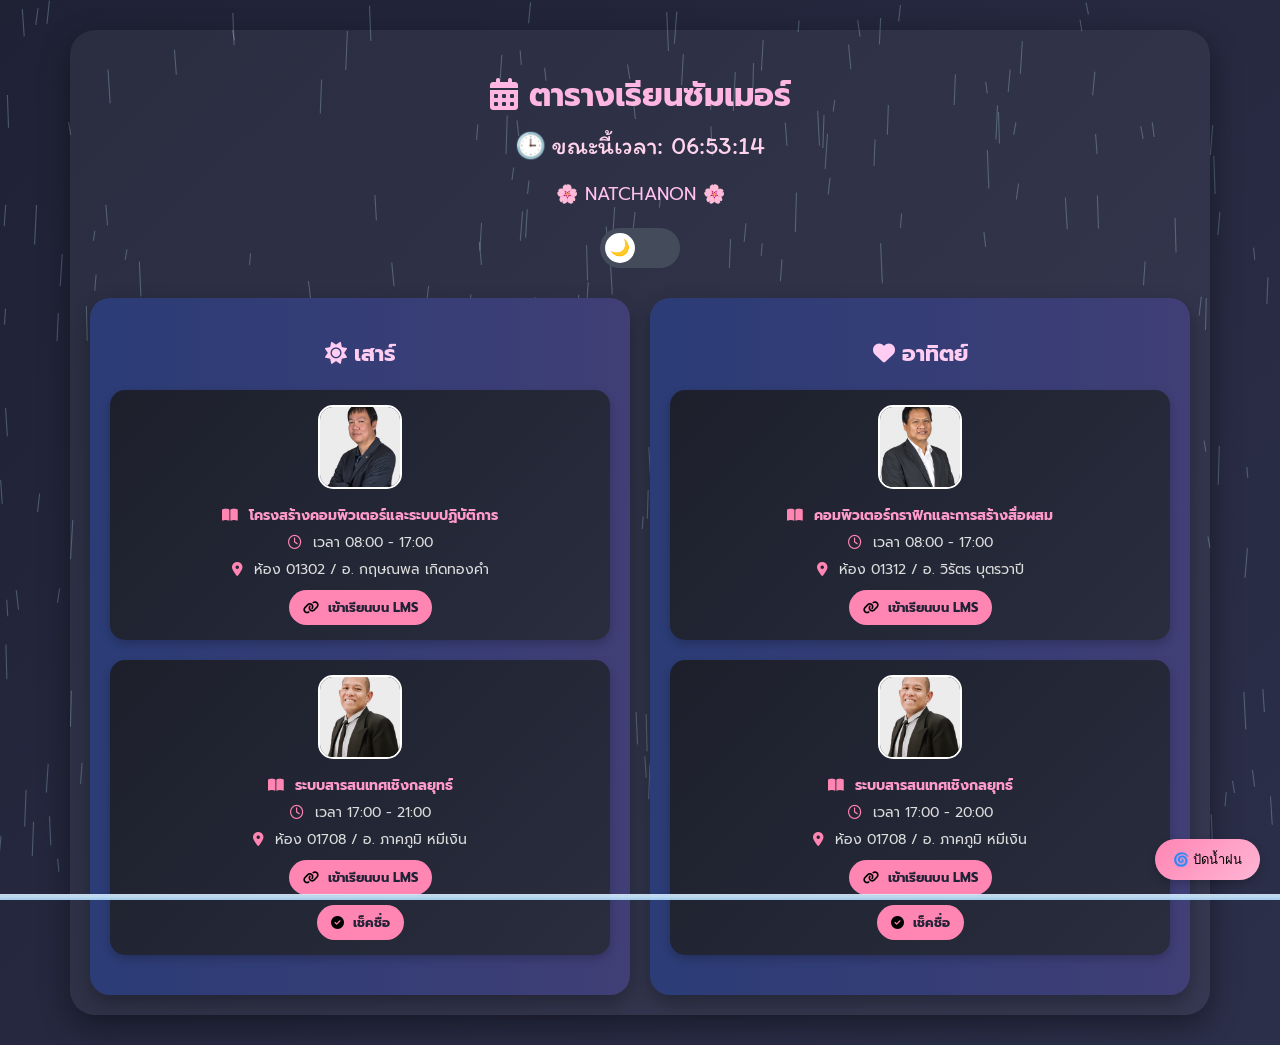
==== commit b5d2a0aa: "Add files via upload" ====
--- a/index.html
+++ b/index.html
@@ -5,6 +5,15 @@
 <!-- ระบุภาษาไทยสำหรับ SEO และการเข้าถึง -->
 
 <head>
+
+  <!-- เชื่อมกับ manifest -->
+<link rel="manifest" href="manifest.json" />
+
+<!-- ไอคอนขนาดต่างๆ สำหรับอุปกรณ์ -->
+<link rel="icon" type="image/png" sizes="32x32" href="icon-32x32.png" />
+<link rel="icon" type="image/png" sizes="192x192" href="icon-192.png" />
+<link rel="icon" type="image/png" sizes="512x512" href="icon-512.png" />
+
   <!-- กำหนดชุดอักขระเป็น UTF-8 เพื่อรองรับภาษาไทย -->
   <meta charset="UTF-8" />
   
--- a/styles.css
+++ b/styles.css
@@ -437,7 +437,7 @@
     border: none;
     border-radius: 25px;
     padding: 10px 18px;
-    font-size: 20px;
+    font-size: 13px;
     cursor: pointer;
     z-index: 9999;
     box-shadow: 0 4px 10px rgba(0,0,0,0.2);
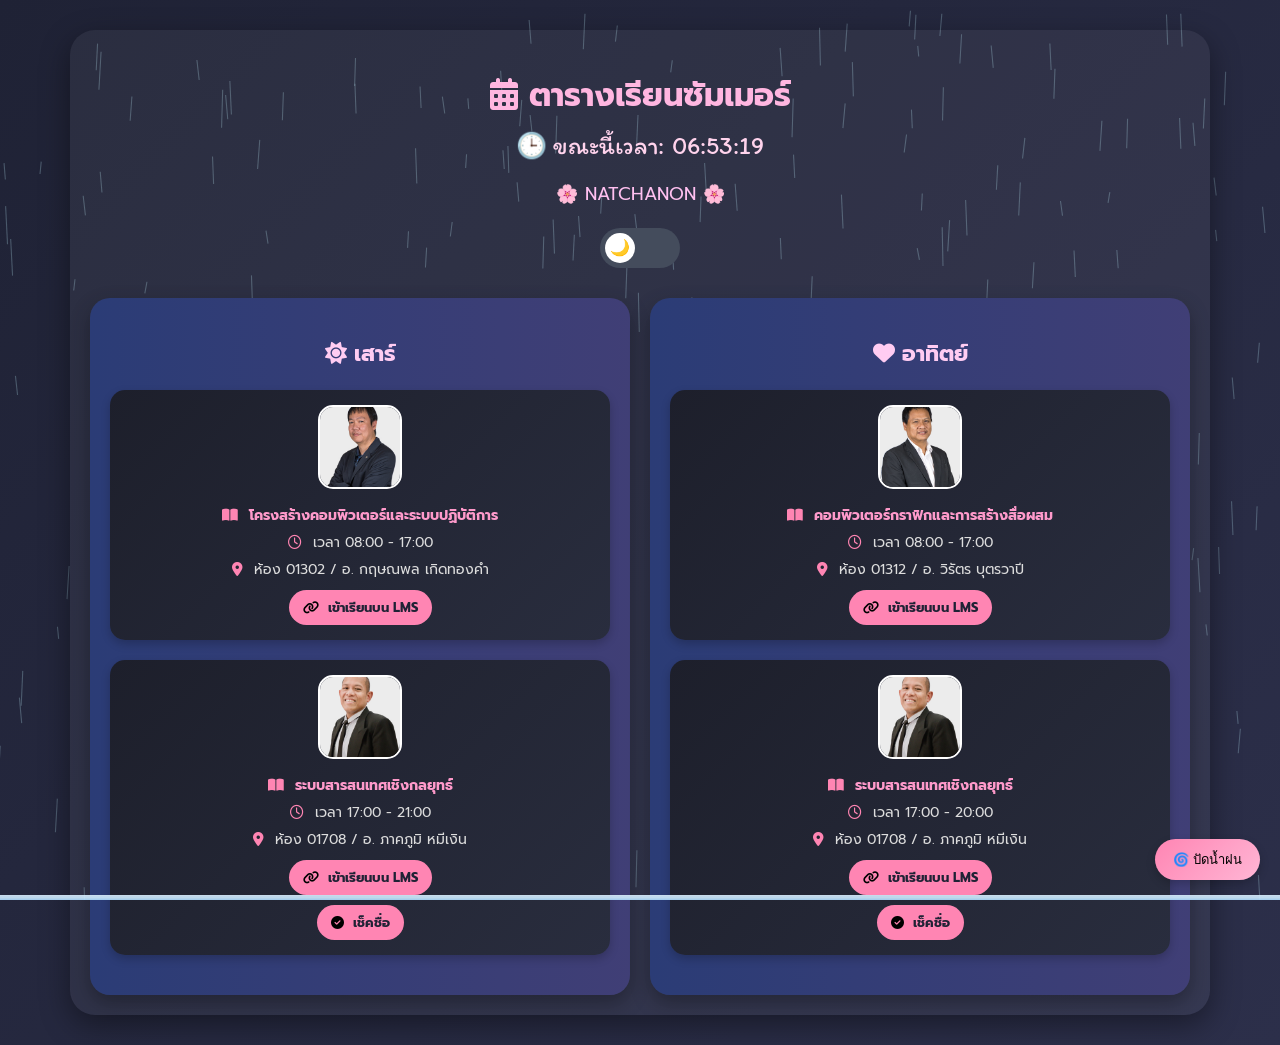
==== commit ff6992e0: "Add files via upload" ====
--- a/index.html
+++ b/index.html
@@ -36,8 +36,6 @@
   <!-- เชื่อมกับไฟล์ JavaScript ภายนอก และให้โหลดหลังจาก DOM โหลดเสร็จ -->
   <script src="script.js" defer></script>
 
-  <!-- Progressive Web App: เชื่อมไฟล์ manifest เพื่อให้ติดตั้งแอปได้ -->
-  <link rel="manifest" href="manifest.json" />
 </head>
 
 <body>
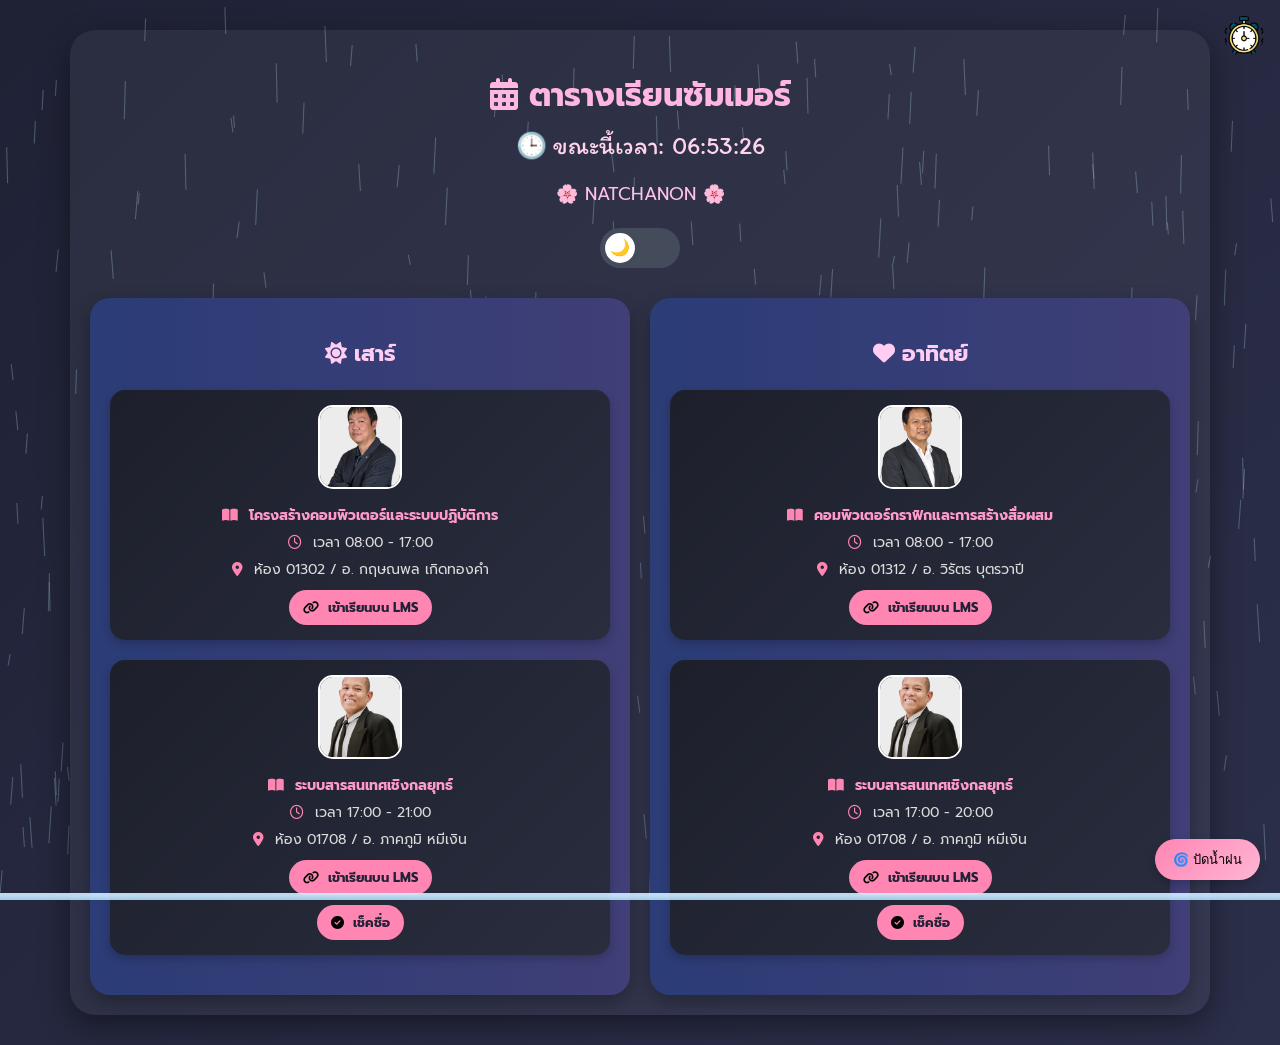
==== commit e5b64395: "Add files via upload" ====
--- a/index.html
+++ b/index.html
@@ -40,10 +40,17 @@
 
 <body>
 
+<!-- ส่วนนี้แนะนำให้วางใน <body> ตรงเมนูหรือมุมขวาบน -->
+  <a href="alarm.html" class="alarm-icon" title="ตั้งนาฬิกาปลุก">
+    <img src="alarm-clock.png" alt="ตั้งนาฬิกาปลุก" class="alarm-img">
+  </a>
+  
+
+
   <!-- กล่องแจ้งเตือนน้ำท่วม (จะแสดงเมื่อระดับน้ำสูง) -->
   <div id="flood-alert" style="display: none;" class="flood-alert">
-    🌊 น้ำเริ่มท่วมแล้ว! ระดับน้ำกำลังเพิ่มขึ้น โปรดกดปุ่ม "ปัดน้ำฝน⤵"
-    <button onclick="closeFloodAlert()">ปิด</button>
+    🌊 น้ำเริ่มท่วมแล้ว! ระดับน้ำกำลังเพิ่มขึ้น โปรดกดปุ่ม "ปัดน้ำฝน"
+  
   </div>
 
   <!-- ปุ่มสำหรับล้างน้ำท่วมและซากุระ -->
@@ -69,6 +76,8 @@
 
     <!-- นาฬิกาเวลาปัจจุบัน -->
     <p class="current-time">🕒 ขณะนี้เวลา: <span id="current-time"></span></p>
+
+    
 
     <!-- ชื่อเจ้าของตาราง -->
     <p class="name">🌸 NATCHANON 🌸</p>
--- a/styles.css
+++ b/styles.css
@@ -473,3 +473,340 @@
 body.light .clear-rain-btn {
     display: none !important;
 }
+.alarm-box {
+    text-align: center;
+    margin-top: 30px;
+    background: rgba(255, 255, 255, 0.1);
+    padding: 20px;
+    border-radius: 15px;
+    font-family: 'Itim', cursive;
+    box-shadow: 0 4px 12px rgba(0, 0, 0, 0.2);
+  }
+  
+  .alarm-box h2 {
+    color: #ff85b3;
+  }
+  
+  .alarm-box input,
+  .alarm-box button {
+    padding: 10px;
+    border: none;
+    border-radius: 10px;
+    margin: 10px;
+    font-size: 16px;
+  }
+  
+  .alarm-box button {
+    background-color: #2196f3;
+    color: white;
+    cursor: pointer;
+  }
+  
+  .alarm-box button:hover {
+    background-color: #1976d2;
+  }
+
+  
+
+ 
+  
+
+  .alarm-icon {
+    position: fixed;
+    top: 1rem;
+    right: 1rem;
+    text-decoration: none;
+    z-index: 1000;
+  }
+  
+  .alarm-img {
+    width: 40px;
+    height: 40px;
+    border-radius: 50%; /* ถ้าเป็นไอคอนวงกลม */
+    transition: transform 0.3s;
+  }
+  
+  .alarm-img:hover {
+    transform: scale(1.1);
+  }
+  
+  
+
+  /* พื้นหลัง */
+body.alarm-page {
+    margin: 0;
+    height: 100vh;
+    background: linear-gradient(135deg, #fce4ec, #e1f5fe);
+    font-family: 'Prompt', sans-serif;
+    display: flex;
+    justify-content: center;
+    align-items: center;
+  }
+  
+  /* กล่อง Card น่ารัก */
+  .alarm-card {
+    background: #ffffff;
+    padding: 2rem;
+    border-radius: 2rem;
+    box-shadow: 0 8px 24px rgba(0, 0, 0, 0.15);
+    text-align: center;
+    max-width: 320px;
+    width: 90%;
+  }
+  
+  /* หัวข้อ */
+  .alarm-card h1 {
+    font-family: 'Itim', cursive;
+    font-size: 2rem;
+    margin-bottom: 1.5rem;
+    color: #ec407a;
+  }
+  
+  /* ป้ายกำกับ */
+  .alarm-card label {
+    display: block;
+    font-size: 1.1rem;
+    margin-bottom: 0.5rem;
+    color: #444;
+  }
+  
+  /* อินพุตเลือกเวลา */
+  .alarm-card input[type="time"] {
+    padding: 0.6rem;
+    border: 2px solid #f48fb1;
+    border-radius: 1rem;
+    font-size: 1rem;
+    background: #fff0f6;
+    color: #333;
+    width: 100%;
+    margin-bottom: 1rem;
+  }
+  
+  /* ปุ่มน่ารัก */
+  .alarm-card button {
+    background: #ff80ab;
+    color: white;
+    font-size: 1.1rem;
+    border: none;
+    border-radius: 2rem;
+    padding: 0.6rem 1.2rem;
+    cursor: pointer;
+    transition: background 0.3s ease;
+  }
+  
+  .alarm-card button:hover {
+    background: #ec407a;
+  }
+  
+  /* สถานะ */
+  #alarm-status {
+    margin-top: 1rem;
+    color: #555;
+    font-weight: bold;
+    font-family: 'Itim', cursive;
+  }
+  
+
+
+  body.alarm-page {
+    margin: 0;
+    height: 100vh;
+    background: linear-gradient(to bottom right, #1e1e2f, #2a2a40);
+    font-family: 'Prompt', sans-serif;
+    display: flex;
+    justify-content: center;
+    align-items: center;
+    color: white;
+  }
+  
+  .alarm-card {
+    background: #2c2c3e;
+    padding: 2rem;
+    border-radius: 2rem;
+    box-shadow: 0 10px 30px rgba(0, 0, 0, 0.4);
+    text-align: center;
+    max-width: 350px;
+    width: 90%;
+  }
+  
+  .alarm-card h1 {
+    font-family: 'Itim', cursive;
+    font-size: 2rem;
+    margin-bottom: 1rem;
+    color: #f48fb1;
+  }
+  
+  .realtime-clock {
+    font-size: 1.8rem;
+    margin-bottom: 1rem;
+    font-weight: bold;
+    color: #80d8ff;
+  }
+  
+  .alarm-card label {
+    display: block;
+    margin: 1rem 0 0.5rem;
+  }
+  
+  .alarm-card input[type="time"] {
+    padding: 0.6rem;
+    border: none;
+    border-radius: 1rem;
+    font-size: 1rem;
+    background: #444;
+    color: white;
+    width: 100%;
+  }
+  
+  .alarm-card button {
+    margin-top: 1rem;
+    padding: 0.6rem 1.2rem;
+    border: none;
+    border-radius: 2rem;
+    background: #f06292;
+    color: white;
+    font-size: 1rem;
+    cursor: pointer;
+    transition: 0.3s;
+  }
+  
+  .alarm-card button:hover {
+    background: #ec407a;
+  }
+  
+  #alarm-status, #countdown {
+    margin-top: 1rem;
+    font-size: 1rem;
+    color: #ccc;
+  }
+  
+  #stop-button {
+    background: #ff5252;
+  }
+  
+
+  .back-button {
+  display: inline-block;
+  margin-top: 2rem;
+  padding: 0.5rem 1rem;
+  border-radius: 1rem;
+  background: #607d8b;
+  color: white;
+  text-decoration: none;
+  font-size: 1rem;
+  transition: background 0.3s;
+}
+
+.back-button:hover {
+  background: #455a64;
+}
+
+
+/* ส่วนนาฬิกาปลุก -------------------------------------------------------------------------------------------------*/
+
+/* 🔆 พื้นหลังสดใสแบบพาสเทล */
+body.alarm-page {
+    margin: 0;
+    height: 100vh;
+    background: linear-gradient(135deg, #f8bbd0, #b2ebf2);
+    font-family: 'Prompt', sans-serif;
+    font-size: 16px;
+    display: flex;
+    justify-content: center;
+    align-items: center;
+    color: #333;
+  }
+  
+  /* 🎀 กล่องใสแบบ glass effect */
+  .alarm-card {
+    background: rgba(255, 255, 255, 0.8);
+    backdrop-filter: blur(10px);
+    padding: 2rem;
+    border-radius: 2rem;
+    box-shadow: 0 8px 30px rgba(0, 0, 0, 0.2);
+    text-align: center;
+    max-width: 350px;
+    width: 90%;
+    font-size: 0.95rem;
+  }
+  
+  /* หัวข้อแบบน่ารัก */
+  .alarm-card h1 {
+    font-family: 'Itim', cursive;
+    font-size: 1.8rem;
+    margin-bottom: 0.5rem;
+    color: #ec407a;
+  }
+  
+  /* นาฬิกาแบบเรียลไทม์ */
+  .realtime-clock {
+    font-size: 1.6rem;
+    margin-bottom: 1rem;
+    font-weight: bold;
+    color: #00acc1;
+  }
+  
+  /* ป้ายกำกับ */
+  .alarm-card label {
+    display: block;
+    margin: 1rem 0 0.5rem;
+  }
+  
+  /* ช่องเลือกเวลา */
+  .alarm-card input[type="time"] {
+    padding: 0.6rem;
+    border: none;
+    border-radius: 1rem;
+    font-size: 1rem;
+    background: #fce4ec;
+    color: #333;
+    width: 100%;
+  }
+  
+  /* ปุ่มตั้งปลุก */
+  .alarm-card button {
+    margin-top: 1rem;
+    padding: 0.6rem 1.2rem;
+    border: none;
+    border-radius: 2rem;
+    background: #ff80ab;
+    color: white;
+    font-size: 1rem;
+    cursor: pointer;
+    transition: 0.3s;
+  }
+  
+  .alarm-card button:hover {
+    background: #ec407a;
+  }
+  
+  /* ข้อความแสดงสถานะ */
+  #alarm-status, #countdown {
+    margin-top: 1rem;
+    font-size: 1.3rem;
+    color: #555;
+  }
+  
+  /* ปุ่มหยุดปลุก */
+  #stop-button {
+    background: #ef5350;
+    margin-top: 1rem;
+  }
+  
+  /* ปุ่มกลับหน้าแรก */
+  .back-button {
+    display: inline-block;
+    margin-top: 2rem;
+    padding: 0.6rem 1.2rem;
+    border-radius: 1rem;
+    background: #80cbc4;
+    color: white;
+    text-decoration: none;
+    font-size: 1rem;
+    transition: background 0.3s;
+  }
+  
+  .back-button:hover {
+    background: #4db6ac;
+  }
+  
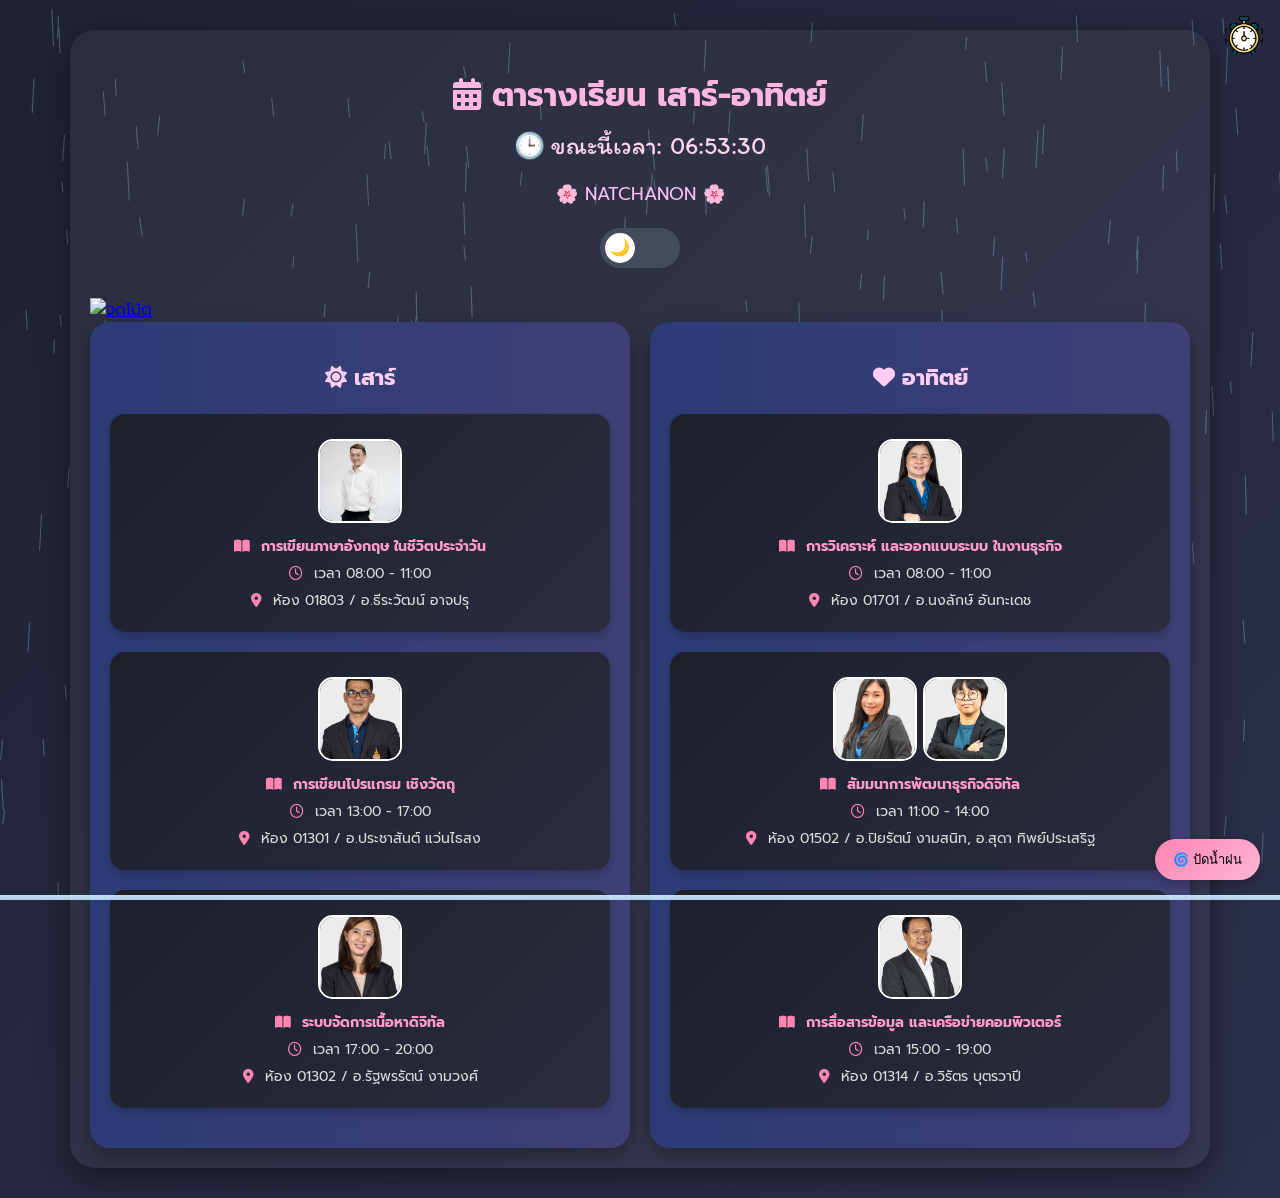
==== commit 2b1c23e6: "Update index.html" ====
--- a/index.html
+++ b/index.html
@@ -1,185 +1,108 @@
-<!DOCTYPE html> 
-<!-- กำหนดว่าเอกสารนี้ใช้ HTML5 -->
-
+<!DOCTYPE html>
 <html lang="th">
-<!-- ระบุภาษาไทยสำหรับ SEO และการเข้าถึง -->
-
 <head>
-
-  <!-- เชื่อมกับ manifest -->
-<link rel="manifest" href="manifest.json" />
-
-<!-- ไอคอนขนาดต่างๆ สำหรับอุปกรณ์ -->
-<link rel="icon" type="image/png" sizes="32x32" href="icon-32x32.png" />
-<link rel="icon" type="image/png" sizes="192x192" href="icon-192.png" />
-<link rel="icon" type="image/png" sizes="512x512" href="icon-512.png" />
-
-  <!-- กำหนดชุดอักขระเป็น UTF-8 เพื่อรองรับภาษาไทย -->
+  <link rel="manifest" href="manifest.json" />
+  <link rel="icon" type="image/png" sizes="32x32" href="icon-32x32.png" />
+  <link rel="icon" type="image/png" sizes="192x192" href="icon-192.png" />
+  <link rel="icon" type="image/png" sizes="512x512" href="icon-512.png" />
   <meta charset="UTF-8" />
-  
-  <!-- รองรับการแสดงผลบนอุปกรณ์มือถือ -->
   <meta name="viewport" content="width=device-width, initial-scale=1" />
-  
-  <!-- ตั้งค่าสีธีมสำหรับ address bar บนอุปกรณ์มือถือ -->
   <meta name="theme-color" content="#ff85b3" />
-  
-  <!-- ชื่อหน้าเว็บ -->
   <title>ตารางเรียนซัมเมอร์</title>
-
-  <!-- ฟอนต์จาก Google Fonts และไอคอนจาก Font Awesome -->
   <link href="https://fonts.googleapis.com/css2?family=Prompt&family=Itim&display=swap" rel="stylesheet" />
   <link rel="stylesheet" href="https://cdnjs.cloudflare.com/ajax/libs/font-awesome/6.5.0/css/all.min.css" />
-
-  <!-- เชื่อมกับไฟล์ CSS ภายนอก -->
   <link rel="stylesheet" href="styles.css" />
-
-  <!-- เชื่อมกับไฟล์ JavaScript ภายนอก และให้โหลดหลังจาก DOM โหลดเสร็จ -->
   <script src="script.js" defer></script>
-
 </head>
-
 <body>
-
-<!-- ส่วนนี้แนะนำให้วางใน <body> ตรงเมนูหรือมุมขวาบน -->
   <a href="alarm.html" class="alarm-icon" title="ตั้งนาฬิกาปลุก">
     <img src="alarm-clock.png" alt="ตั้งนาฬิกาปลุก" class="alarm-img">
   </a>
-  
-
-
-  <!-- กล่องแจ้งเตือนน้ำท่วม (จะแสดงเมื่อระดับน้ำสูง) -->
   <div id="flood-alert" style="display: none;" class="flood-alert">
     🌊 น้ำเริ่มท่วมแล้ว! ระดับน้ำกำลังเพิ่มขึ้น โปรดกดปุ่ม "ปัดน้ำฝน"
-  
   </div>
-
-  <!-- ปุ่มสำหรับล้างน้ำท่วมและซากุระ -->
   <button id="clear-rain-btn" class="clear-rain-btn">🌀 ปัดน้ำฝน</button>
-
-  <!-- พื้นที่สำหรับวาดเอฟเฟกต์ฝนด้วย canvas -->
   <canvas id="rain-canvas"></canvas>
-
-  <!-- กล่องเอฟเฟกต์ฟ้าผ่า -->
   <div id="lightning" class="lightning"></div>
-
-  <!-- กล่องน้ำท่วมด้านล่าง -->
   <div class="flood" id="flood"></div>
-
-  <!-- ดวงอาทิตย์ที่เคลื่อนที่ใน Light Mode -->
   <div id="sun"></div>
-
-  <!-- กล่องรวมเนื้อหาตารางเรียน -->
   <div class="timetable">
-
-    <!-- หัวเรื่อง -->
-    <h1><i class="fa-solid fa-calendar-days"></i> ตารางเรียนซัมเมอร์</h1>
-
-    <!-- นาฬิกาเวลาปัจจุบัน -->
+    <h1><i class="fa-solid fa-calendar-days"></i> ตารางเรียน เสาร์-อาทิตย์</h1>
     <p class="current-time">🕒 ขณะนี้เวลา: <span id="current-time"></span></p>
-
-    
-
-    <!-- ชื่อเจ้าของตาราง -->
     <p class="name">🌸 NATCHANON 🌸</p>
-
-    <!-- สวิตช์เปิด/ปิดโหมด Light/Dark -->
     <label class="switch">
       <input type="checkbox" id="toggle-theme-switch" />
       <span class="slider"></span>
     </label>
-
-    <!-- กล่องรวมของทั้งวันเสาร์และอาทิตย์ -->
+    <div class="note-icon-top">
+      <a href="note.html" title="ไปยังหน้าจดโน้ต">
+        <img src="note-icon.png" alt="จดโน้ต" />
+      </a>
+    </div>
     <div class="day-columns">
-
-      <!-- คอลัมน์: วันเสาร์ -->
       <div class="day">
         <h2><i class="fa-solid fa-sun"></i> เสาร์</h2>
-
-        <!-- วิชาที่ 1 วันเสาร์ -->
         <div class="subject">
-          <img src="Kritsanapon.jpg" class="teacher-img" alt="อ.กฤษณพล" />
           <div class="subject-info">
-            <p><i class="fa-solid fa-book-open"></i> <strong>โครงสร้างคอมพิวเตอร์และระบบปฏิบัติการ</strong></p>
-            <p><i class="fa-regular fa-clock"></i> เวลา 08:00 - 17:00</p>
-            <p><i class="fa-solid fa-location-dot"></i> ห้อง 01302 / อ. กฤษณพล เกิดทองคำ</p>
-
-            <!-- ลิงก์เข้าเรียน LMS -->
-            <div class="lms-link">
-              <a href="https://lms.rmuti.ac.th/course/view.php?id=3461" target="_blank">
-                <i class="fa-solid fa-link"></i> เข้าเรียนบน LMS
-              </a>
-            </div>
+            <img src="1.png" alt="อ.ธีระวัฒน์ อาจปรุ" class="teacher-img">
+            <p><i class="fa-solid fa-book-open"></i> <strong>การเขียนภาษาอังกฤษ ในชีวิตประจำวัน</strong></p>
+            <p><i class="fa-regular fa-clock"></i> เวลา 08:00 - 11:00</p>
+            <p><i class="fa-solid fa-location-dot"></i> ห้อง 01803 / อ.ธีระวัฒน์ อาจปรุ</p>
+            
           </div>
         </div>
-
-        <!-- วิชาที่ 2 วันเสาร์ -->
         <div class="subject">
-          <img src="Pakpoom.jpg" class="teacher-img" alt="อ.ภาคภูมิ" />
           <div class="subject-info">
-            <p><i class="fa-solid fa-book-open"></i> <strong>ระบบสารสนเทศเชิงกลยุทธ์</strong></p>
-            <p><i class="fa-regular fa-clock"></i> เวลา 17:00 - 21:00</p>
-            <p><i class="fa-solid fa-location-dot"></i> ห้อง 01708 / อ. ภาคภูมิ หมีเงิน</p>
-
-            <!-- ลิงก์เข้าเรียน + เช็คชื่อ -->
-            <div class="lms-link">
-              <a href="https://lms.rmuti.ac.th/course/view.php?id=4135" target="_blank">
-                <i class="fa-solid fa-link"></i> เข้าเรียนบน LMS
-              </a>
-              <a href="https://docs.google.com/forms/d/e/1FAIpQLSeDq0gaktp6bBscqLlPhHDJtgIb0i7crSns4Zt69vPdgFcStQ/formResponse?usp=pp_url&entry.571757533=67152340020-1&01&entry.482483840=Mr.%20NATCHANON%20KUNSAN"
-                target="_blank">
-                <i class="fa-solid fa-check-circle"></i> เช็คชื่อ
-              </a>
-            </div>
+             <img src="2.jpg" alt="อ.ประชาสันต์ แว่นไธสง" class="teacher-img">
+            <p><i class="fa-solid fa-book-open"></i> <strong>การเขียนโปรแกรม เชิงวัตถุ</strong></p>
+            <p><i class="fa-regular fa-clock"></i> เวลา 13:00 - 17:00</p>
+            <p><i class="fa-solid fa-location-dot"></i> ห้อง 01301 / อ.ประชาสันต์ แว่นไธสง</p>
+           
+          </div>
+        </div>
+        <div class="subject">
+          <div class="subject-info">
+            <img src="3.jpg" alt="อ.รัฐพรรัตน์ งามวงศ์" class="teacher-img">
+            <p><i class="fa-solid fa-book-open"></i> <strong>ระบบจัดการเนื้อหาดิจิทัล</strong></p>
+            <p><i class="fa-regular fa-clock"></i> เวลา 17:00 - 20:00</p>
+            <p><i class="fa-solid fa-location-dot"></i> ห้อง 01302 / อ.รัฐพรรัตน์ งามวงศ์</p>
+            
           </div>
         </div>
       </div>
-
-      <!-- คอลัมน์: วันอาทิตย์ -->
       <div class="day">
         <h2><i class="fa-solid fa-heart"></i> อาทิตย์</h2>
-
-        <!-- วิชาที่ 1 วันอาทิตย์ -->
         <div class="subject">
-          <img src="Wirat.jpg" class="teacher-img" alt="อ.วิรัตร" />
           <div class="subject-info">
-            <p><i class="fa-solid fa-book-open"></i> <strong>คอมพิวเตอร์กราฟิกและการสร้างสื่อผสม</strong></p>
-            <p><i class="fa-regular fa-clock"></i> เวลา 08:00 - 17:00</p>
-            <p><i class="fa-solid fa-location-dot"></i> ห้อง 01312 / อ. วิรัตร บุตรวาปี</p>
-
-            <!-- ลิงก์เข้าเรียน -->
-            <div class="lms-link">
-              <a href="https://lms.rmuti.ac.th/course/view.php?id=4062" target="_blank">
-                <i class="fa-solid fa-link"></i> เข้าเรียนบน LMS
-              </a>
-            </div>
+            <img src="4.jpg" alt="อ.นงลักษ์ อันทะเดช" class="teacher-img">
+            <p><i class="fa-solid fa-book-open"></i> <strong>การวิเคราะห์ และออกแบบระบบ ในงานธุรกิจ</strong></p>
+            <p><i class="fa-regular fa-clock"></i> เวลา 08:00 - 11:00</p>
+            <p><i class="fa-solid fa-location-dot"></i> ห้อง 01701 / อ.นงลักษ์ อันทะเดช</p>
+            
           </div>
         </div>
-
-        <!-- วิชาที่ 2 วันอาทิตย์ -->
         <div class="subject">
-          <img src="Pakpoom.jpg" class="teacher-img" alt="อ.ภาคภูมิ" />
           <div class="subject-info">
-            <p><i class="fa-solid fa-book-open"></i> <strong>ระบบสารสนเทศเชิงกลยุทธ์</strong></p>
-            <p><i class="fa-regular fa-clock"></i> เวลา 17:00 - 20:00</p>
-            <p><i class="fa-solid fa-location-dot"></i> ห้อง 01708 / อ. ภาคภูมิ หมีเงิน</p>
-
-            <!-- ลิงก์เข้าเรียน + เช็คชื่อ -->
-            <div class="lms-link">
-              <a href="https://lms.rmuti.ac.th/course/view.php?id=4135" target="_blank">
-                <i class="fa-solid fa-link"></i> เข้าเรียนบน LMS
-              </a>
-              <a href="https://docs.google.com/forms/d/e/1FAIpQLSeDq0gaktp6bBscqLlPhHDJtgIb0i7crSns4Zt69vPdgFcStQ/formResponse?usp=pp_url&entry.571757533=67152340020-1&01&entry.482483840=Mr.%20NATCHANON%20KUNSAN"
-                target="_blank">
-                <i class="fa-solid fa-check-circle"></i> เช็คชื่อ
-              </a>
-            </div>
+            <img src="5.jpg" alt="อ.ปิยรัตน์ งามสนิท" class="teacher-img">
+            <img src="5-2.jpg" alt="อ.สุดา ทิพย์ประเสริฐ" class="teacher-img">
+            <p><i class="fa-solid fa-book-open"></i> <strong>สัมมนาการพัฒนาธุรกิจดิจิทัล</strong></p>
+            <p><i class="fa-regular fa-clock"></i> เวลา 11:00 - 14:00</p>
+            <p><i class="fa-solid fa-location-dot"></i> ห้อง 01502 / อ.ปิยรัตน์ งามสนิท, อ.สุดา ทิพย์ประเสริฐ</p>
+            
+          </div>
+        </div>
+        <div class="subject">
+          <div class="subject-info">
+            <img src="6.jpg" alt="อ.วิรัตร บุตรวาปี" class="teacher-img">
+            <p><i class="fa-solid fa-book-open"></i> <strong>การสื่อสารข้อมูล และเครือข่ายคอมพิวเตอร์</strong></p>
+            <p><i class="fa-regular fa-clock"></i> เวลา 15:00 - 19:00</p>
+            <p><i class="fa-solid fa-location-dot"></i> ห้อง 01314 / อ.วิรัตร บุตรวาปี</p>
+            
           </div>
         </div>
       </div>
-    </div> <!-- ปิด day-columns -->
-  </div> <!-- ปิด timetable -->
-
-  <!-- PWA: ลงทะเบียน Service Worker เพื่อให้เว็บทำงานแบบ offline ได้ -->
+    </div>
+  </div>
   <script>
     if ('serviceWorker' in navigator) {
       navigator.serviceWorker.register('service-worker.js')
@@ -187,6 +110,5 @@
         .catch(err => console.error("❌ Service Worker ผิดพลาด", err));
     }
   </script>
-
 </body>
 </html>
